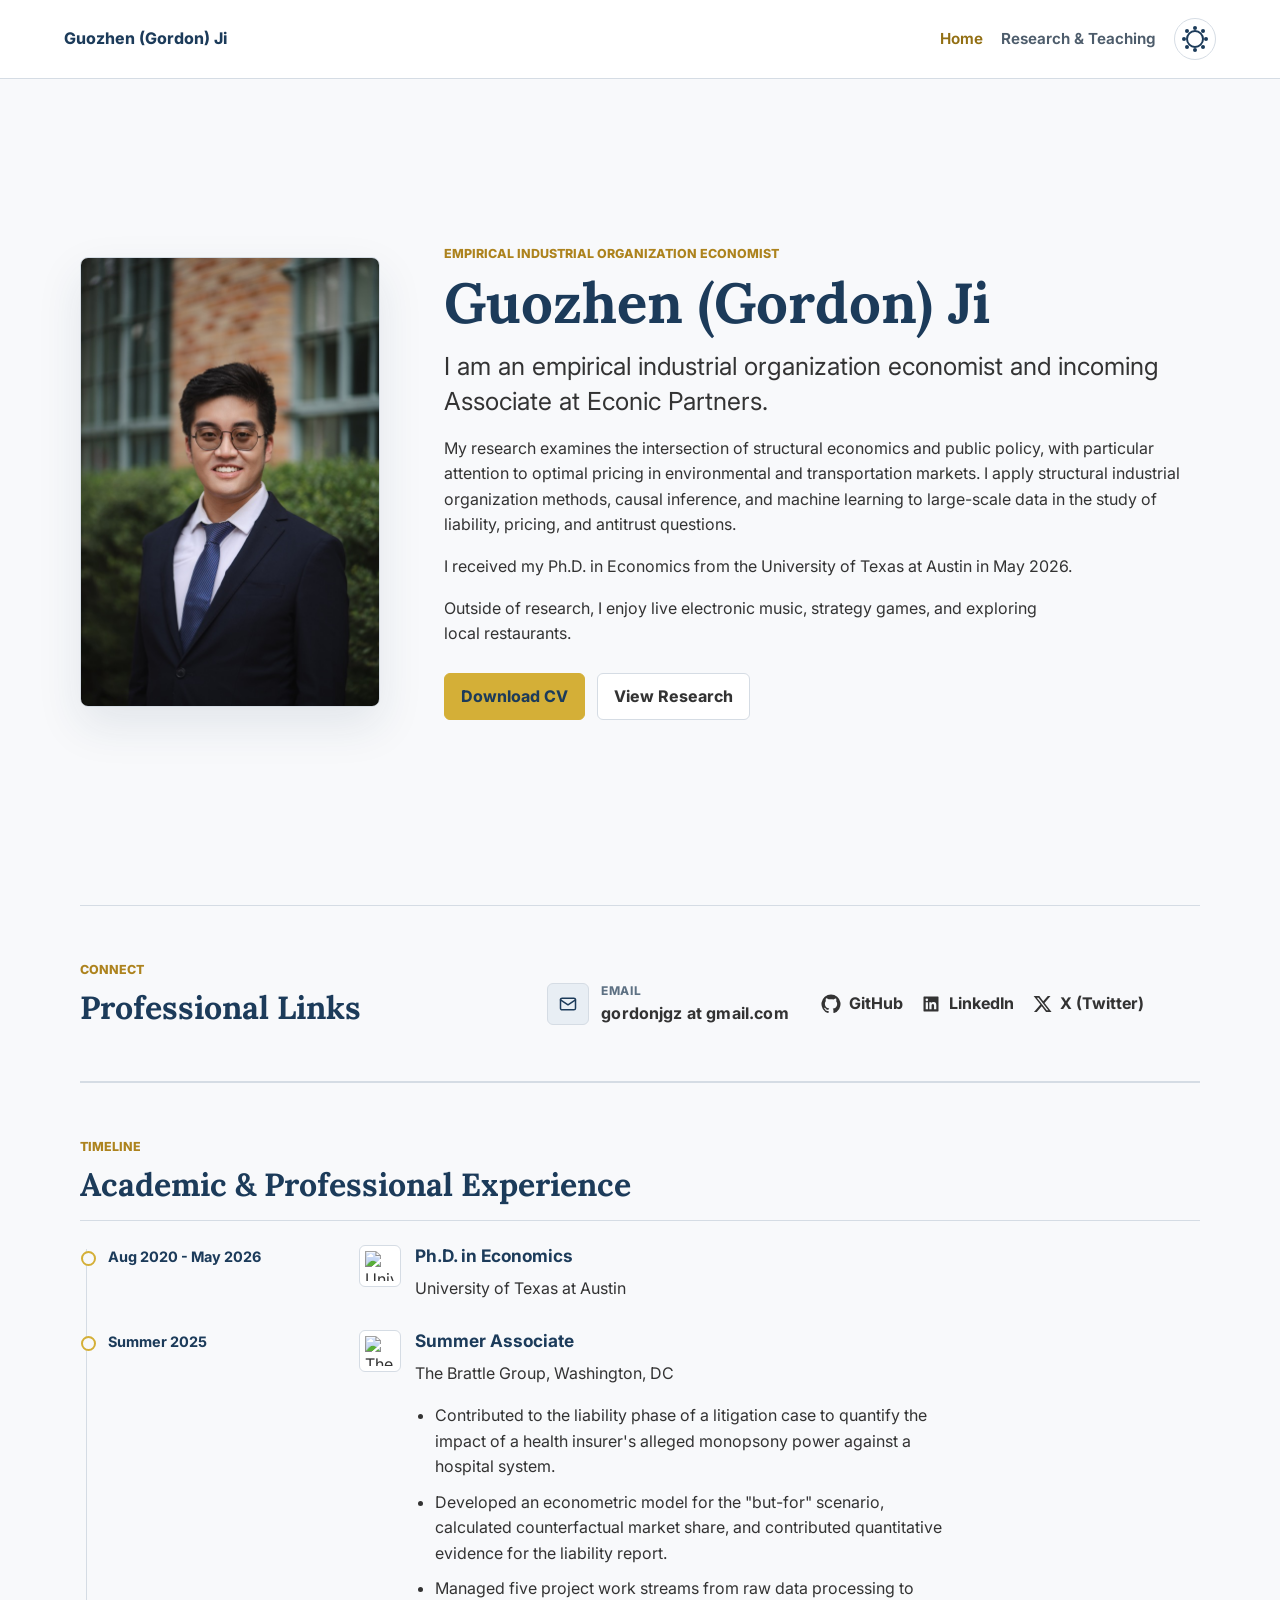
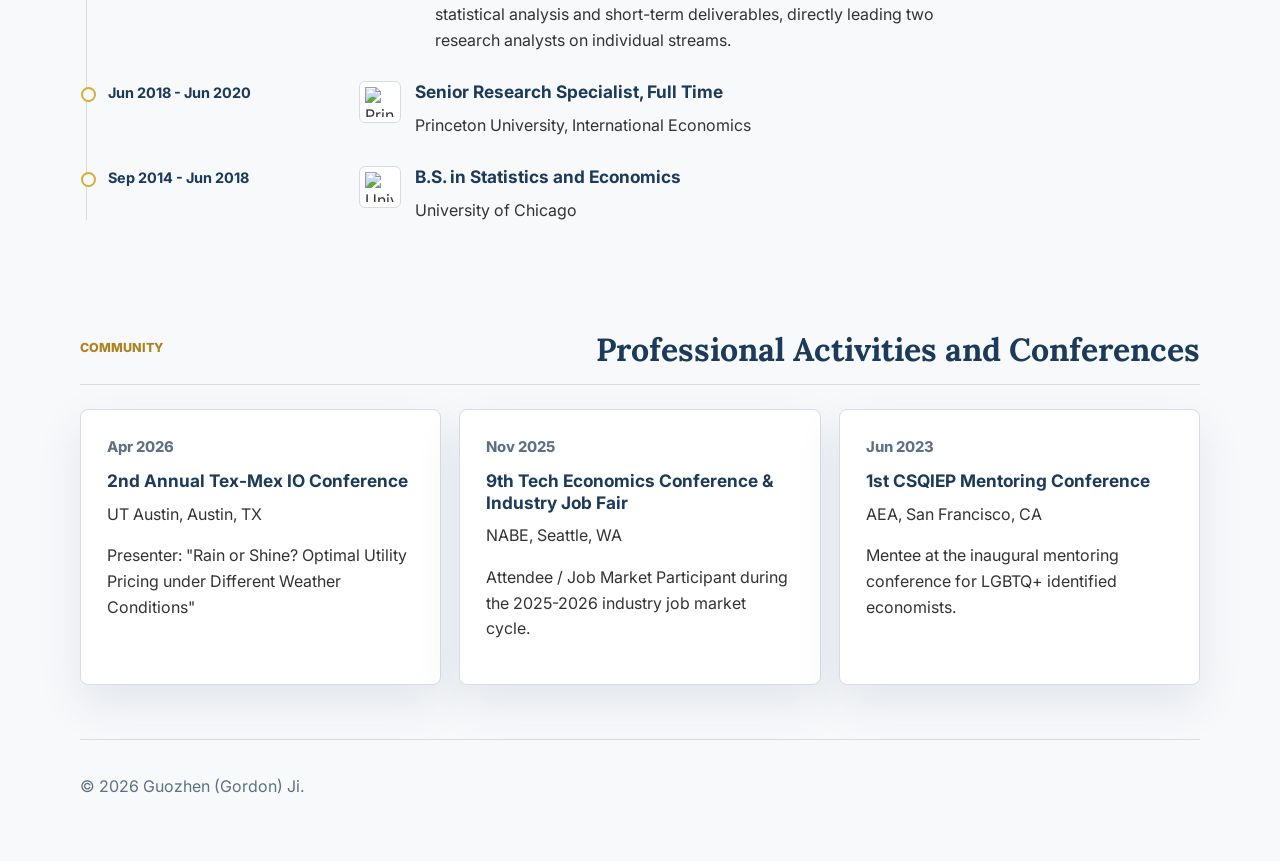
==== index.html @ a0088c83 "Move contact links above experience timeline" ====
<!doctype html>
<html lang="en">
  <head>
    <meta charset="utf-8">
    <meta name="viewport" content="width=device-width, initial-scale=1">
    <title>Guozhen (Gordon) Ji</title>
    <meta name="description" content="Guozhen (Gordon) Ji, empirical IO economist working on structural economics, public policy, environmental pricing, and transportation.">
    <link rel="icon" href="assets/favicon.svg" type="image/svg+xml">
    <link rel="preconnect" href="https://fonts.googleapis.com">
    <link rel="preconnect" href="https://fonts.gstatic.com" crossorigin>
    <link href="https://fonts.googleapis.com/css2?family=Inter:wght@400;500;600;700;800&amp;family=Lora:wght@400;500;600;700&amp;display=swap" rel="stylesheet">
    <script>
      (function () {
        var savedTheme = localStorage.getItem("theme");
        document.documentElement.dataset.theme = savedTheme === "light" || savedTheme === "dark" ? savedTheme : "light";
      }());
    </script>
    <link rel="stylesheet" href="assets/styles.css">
    <script src="assets/theme.js" defer></script>
  </head>
  <body>
    <header class="site-header">
      <a class="brand" href="index.html">Guozhen (Gordon) Ji</a>
      <div class="header-actions">
        <nav aria-label="Primary navigation">
          <a aria-current="page" href="index.html">Home</a>
          <a href="research-teaching.html">Research &amp; Teaching</a>
        </nav>
        <button class="theme-toggle" type="button" aria-label="Switch to dark mode" title="Switch theme">
          <span class="theme-icon sun" aria-hidden="true"></span>
          <span class="theme-icon moon" aria-hidden="true"></span>
        </button>
      </div>
    </header>

    <main>
      <section class="hero">
        <figure class="hero-portrait">
          <img src="assets/gordon-ji-profile.jpg" alt="Portrait of Guozhen (Gordon) Ji" width="600" height="900">
        </figure>
        <div class="hero-copy">
          <p class="eyebrow">Empirical industrial organization economist</p>
          <h1>Guozhen (Gordon) Ji</h1>
          <p class="lead">
            I am an empirical industrial organization economist and incoming Associate at Econic Partners.
          </p>
          <p>
            My research examines the intersection of structural economics and public policy,
            with particular attention to optimal pricing in environmental and transportation
            markets. I apply structural industrial organization methods, causal inference, and
            machine learning to large-scale data in the study of liability, pricing, and
            antitrust questions.
          </p>
          <p>
            I received my Ph.D. in Economics from the University of Texas at Austin in May 2026.
          </p>
          <p class="personal-note">
            Outside of research, I enjoy live electronic music, strategy games, and exploring
            local restaurants.
          </p>
          <div class="actions">
            <a class="button primary" href="https://gordonjgz.github.io/personal_info/Gordon_Ji_CV.pdf" rel="noopener">Download CV</a>
            <a class="button" href="research-teaching.html">View Research</a>
          </div>
        </div>
      </section>

      <section class="academic-timeline-section" aria-labelledby="timeline-heading">
        <div class="section-heading">
          <div>
            <p class="eyebrow">Timeline</p>
            <h2 id="timeline-heading">Academic &amp; Professional Experience</h2>
          </div>
        </div>
        <div class="academic-timeline">
          <article class="academic-timeline-entry">
            <p class="timeline-period">Aug 2020 - May 2026</p>
            <div class="timeline-organization">
              <img class="organization-logo" src="https://www.google.com/s2/favicons?domain=utexas.edu&amp;sz=128" alt="University of Texas at Austin logo" width="42" height="42" loading="lazy">
              <div>
              <h3>Ph.D. in Economics</h3>
              <p>University of Texas at Austin</p>
              </div>
            </div>
          </article>
          <article class="academic-timeline-entry">
            <p class="timeline-period">Summer 2025</p>
            <div class="timeline-organization">
              <img class="organization-logo" src="https://www.google.com/s2/favicons?domain=brattle.com&amp;sz=128" alt="The Brattle Group logo" width="42" height="42" loading="lazy">
              <div>
              <h3>Summer Associate</h3>
              <p>The Brattle Group, Washington, DC</p>
              <ul class="timeline-detail-list">
                <li>Contributed to the liability phase of a litigation case to quantify the impact of a health insurer's alleged monopsony power against a hospital system.</li>
                <li>Developed an econometric model for the "but-for" scenario, calculated counterfactual market share, and contributed quantitative evidence for the liability report.</li>
                <li>Managed five project work streams from raw data processing to statistical analysis and short-term deliverables, directly leading two research analysts on individual streams.</li>
              </ul>
              </div>
            </div>
          </article>
          <article class="academic-timeline-entry">
            <p class="timeline-period">Jun 2018 - Jun 2020</p>
            <div class="timeline-organization">
              <img class="organization-logo" src="https://www.google.com/s2/favicons?domain=princeton.edu&amp;sz=128" alt="Princeton University logo" width="42" height="42" loading="lazy">
              <div>
              <h3>Senior Research Specialist, Full Time</h3>
              <p>Princeton University, International Economics</p>
              </div>
            </div>
          </article>
          <article class="academic-timeline-entry">
            <p class="timeline-period">Sep 2014 - Jun 2018</p>
            <div class="timeline-organization">
              <img class="organization-logo" src="https://www.google.com/s2/favicons?domain=uchicago.edu&amp;sz=128" alt="University of Chicago logo" width="42" height="42" loading="lazy">
              <div>
              <h3>B.S. in Statistics and Economics</h3>
              <p>University of Chicago</p>
              </div>
            </div>
          </article>
        </div>
      </section>

      <section class="connect-section" aria-labelledby="connect-heading">
        <div>
          <p class="eyebrow">Connect</p>
          <h2 id="connect-heading">Professional Links</h2>
        </div>
        <div class="connect-details">
          <div class="contact-method">
            <span class="contact-icon" aria-hidden="true">
              <svg viewBox="0 0 24 24" fill="none" stroke="currentColor" stroke-linecap="round" stroke-linejoin="round" stroke-width="1.8">
                <rect width="18" height="14" x="3" y="5" rx="2"></rect>
                <path d="m3 7 9 6 9-6"></path>
              </svg>
            </span>
            <div>
              <p class="contact-label">Email</p>
              <p class="obfuscated-email">gordonjgz at gmail.com</p>
            </div>
          </div>
          <div class="social-list" aria-label="Social links">
            <a class="social-link" href="https://github.com/gordonjgz" rel="me noopener" aria-label="GitHub profile" title="GitHub">
              <svg class="social-icon" viewBox="0 0 24 24" aria-hidden="true"><path fill="currentColor" d="M12 .5A11.5 11.5 0 0 0 8.36 22.9c.58.1.79-.25.79-.56v-2.02c-3.22.7-3.9-1.37-3.9-1.37-.53-1.34-1.29-1.7-1.29-1.7-1.05-.72.08-.71.08-.71 1.17.08 1.78 1.2 1.78 1.2 1.04 1.78 2.72 1.27 3.38.97.11-.75.41-1.27.74-1.56-2.57-.29-5.27-1.29-5.27-5.73 0-1.26.45-2.29 1.19-3.1-.12-.29-.52-1.47.11-3.07 0 0 .97-.31 3.17 1.18A11 11 0 0 1 12 6.3c.98 0 1.97.13 2.9.39 2.2-1.49 3.17-1.18 3.17-1.18.63 1.6.23 2.78.11 3.07.74.81 1.19 1.84 1.19 3.1 0 4.45-2.7 5.43-5.28 5.72.42.36.79 1.06.79 2.14v2.78c0 .31.21.67.8.56A11.5 11.5 0 0 0 12 .5Z"></path></svg>
              <span>GitHub</span>
            </a>
            <a class="social-link" href="https://www.linkedin.com/in/gordon-ji/" rel="me noopener" aria-label="LinkedIn profile" title="LinkedIn">
              <svg class="social-icon" viewBox="0 0 24 24" aria-hidden="true"><path fill="currentColor" d="M20.45 3H3.55A.55.55 0 0 0 3 3.55v16.9c0 .3.25.55.55.55h16.9c.3 0 .55-.25.55-.55V3.55a.55.55 0 0 0-.55-.55ZM8.34 18.34H5.67V9.75h2.67v8.59ZM7 8.58a1.55 1.55 0 1 1 0-3.1 1.55 1.55 0 0 1 0 3.1Zm11.34 9.76h-2.67v-4.18c0-1-.02-2.28-1.39-2.28-1.39 0-1.6 1.08-1.6 2.2v4.26H10V9.75h2.56v1.17h.04c.36-.67 1.23-1.38 2.53-1.38 2.7 0 3.2 1.78 3.2 4.1v4.7Z"></path></svg>
              <span>LinkedIn</span>
            </a>
            <a class="social-link" href="https://x.com/guozhen_j" rel="me noopener" aria-label="X (Twitter) profile" title="X (Twitter)">
              <svg class="social-icon" viewBox="0 0 24 24" aria-hidden="true"><path fill="currentColor" d="M18.9 2.5h3.3l-7.2 8.23 8.47 10.77h-6.63l-5.2-6.8-5.95 6.8H2.37l7.7-8.8L1.95 2.5h6.8l4.7 6.2 5.45-6.2Zm-1.16 17.02h1.83L7.76 4.37H5.8l11.94 15.15Z"></path></svg>
              <span>X (Twitter)</span>
            </a>
          </div>
        </div>
      </section>

      <section>
        <div class="section-heading">
          <p class="eyebrow">Community</p>
          <h2>Professional Activities and Conferences</h2>
        </div>
        <div class="activity-grid">
          <article>
            <p class="date">Apr 2026</p>
            <h3>2nd Annual Tex-Mex IO Conference</h3>
            <p>UT Austin, Austin, TX</p>
            <p>Presenter: "Rain or Shine? Optimal Utility Pricing under Different Weather Conditions"</p>
          </article>
          <article>
            <p class="date">Nov 2025</p>
            <h3>9th Tech Economics Conference &amp; Industry Job Fair</h3>
            <p>NABE, Seattle, WA</p>
            <p>Attendee / Job Market Participant during the 2025-2026 industry job market cycle.</p>
          </article>
          <article>
            <p class="date">Jun 2023</p>
            <h3>1st CSQIEP Mentoring Conference</h3>
            <p>AEA, San Francisco, CA</p>
            <p>Mentee at the inaugural mentoring conference for LGBTQ+ identified economists.</p>
          </article>
        </div>
      </section>
    </main>

    <footer>
      <p>&copy; 2026 Guozhen (Gordon) Ji.</p>
    </footer>
  </body>
</html>
---- assets/styles.css ----
:root {
  color-scheme: light;
  --ink: #333333;
  --heading: #1c3b5a;
  --muted: #5e7183;
  --paper: #f8f9fb;
  --panel: #ffffff;
  --line: #d5dce4;
  --accent: #d4af37;
  --accent-dark: #926f13;
  --warm: #ad831e;
  --soft: #e8eef4;
  --shadow: 0 18px 45px rgba(28, 59, 90, 0.1);
  --header-bg: rgba(255, 255, 255, 0.94);
  --header-ink: #1c3b5a;
  --header-muted: #4d5c6b;
  --header-line: #d5dce4;
  --header-button-bg: #ffffff;
  --button-bg: #ffffff;
  --hero-filter: none;
}

:root[data-theme="dark"] {
  color-scheme: dark;
  --ink: #f4f2ed;
  --heading: #f4f2ed;
  --muted: #b9b9b9;
  --paper: #121212;
  --panel: #1e1e1e;
  --line: #363636;
  --accent: #d4af37;
  --accent-dark: #efd477;
  --warm: #d4af37;
  --soft: #262626;
  --shadow: 0 18px 45px rgba(0, 0, 0, 0.34);
  --header-bg: rgba(30, 30, 30, 0.97);
  --header-ink: #f4f2ed;
  --header-muted: #c4c4c4;
  --header-line: #3e3e3e;
  --header-button-bg: #292929;
  --button-bg: #1e1e1e;
  --hero-filter: saturate(0.9) brightness(0.86);
}

* {
  box-sizing: border-box;
}

body {
  margin: 0;
  background: var(--paper);
  color: var(--ink);
  font-family: Inter, ui-sans-serif, system-ui, -apple-system, BlinkMacSystemFont, "Segoe UI", sans-serif;
  line-height: 1.6;
  transition: background-color 180ms ease, color 180ms ease;
}

a {
  color: var(--accent-dark);
  text-underline-offset: 0.18em;
}

.site-header {
  position: sticky;
  top: 0;
  z-index: 10;
  display: flex;
  align-items: center;
  justify-content: space-between;
  gap: 24px;
  padding: 18px clamp(20px, 5vw, 64px);
  background: var(--header-bg);
  border-bottom: 1px solid var(--header-line);
  backdrop-filter: blur(14px);
}

.brand {
  color: var(--header-ink);
  font-weight: 760;
  text-decoration: none;
}

nav {
  display: flex;
  flex-wrap: wrap;
  gap: 10px 18px;
  justify-content: flex-end;
}

.header-actions {
  display: flex;
  align-items: center;
  justify-content: flex-end;
  gap: 18px;
}

nav a {
  color: var(--header-muted);
  font-size: 0.95rem;
  font-weight: 650;
  text-decoration: none;
}

nav a[aria-current="page"] {
  color: var(--accent-dark);
}

.theme-toggle {
  position: relative;
  display: inline-grid;
  width: 42px;
  height: 42px;
  flex: 0 0 auto;
  place-items: center;
  border: 1px solid var(--header-line);
  border-radius: 999px;
  background: var(--header-button-bg);
  color: var(--header-ink);
  cursor: pointer;
}

.theme-toggle:focus-visible {
  outline: 3px solid color-mix(in srgb, var(--accent) 55%, transparent);
  outline-offset: 3px;
}

.theme-icon {
  position: absolute;
  display: block;
  width: 18px;
  height: 18px;
  transition: opacity 160ms ease, transform 160ms ease;
}

.theme-icon.sun {
  border: 2px solid currentColor;
  border-radius: 999px;
  box-shadow: 0 -11px 0 -7px currentColor, 0 11px 0 -7px currentColor, 11px 0 0 -7px currentColor, -11px 0 0 -7px currentColor, 8px 8px 0 -7px currentColor, -8px -8px 0 -7px currentColor, 8px -8px 0 -7px currentColor, -8px 8px 0 -7px currentColor;
}

.theme-icon.moon {
  border-radius: 999px;
  box-shadow: -5px 0 0 1px currentColor;
  opacity: 0;
  transform: translateX(5px) rotate(-25deg);
}

:root[data-theme="dark"] .theme-icon.sun {
  opacity: 0;
  transform: rotate(45deg) scale(0.8);
}

:root[data-theme="dark"] .theme-icon.moon {
  opacity: 1;
  transform: translateX(3px) rotate(-25deg);
}

main {
  width: min(1120px, calc(100% - 40px));
  margin: 0 auto;
  display: flex;
  flex-direction: column;
}

section {
  padding: 54px 0;
}

.hero {
  display: grid;
  grid-template-columns: minmax(210px, 300px) minmax(0, 1fr);
  gap: clamp(28px, 5vw, 64px);
  align-items: center;
  min-height: calc(100vh - 74px);
  padding-top: 34px;
  order: 0;
}

.hero-copy {
  min-width: 0;
  max-width: none;
}

.eyebrow {
  margin: 0 0 10px;
  color: var(--warm);
  font-size: 0.78rem;
  font-weight: 800;
  letter-spacing: 0;
  text-transform: uppercase;
}

h1,
h2,
h3,
p {
  overflow-wrap: anywhere;
}

h1 {
  margin: 0 0 18px;
  max-width: 850px;
  font-family: Lora, Georgia, "Times New Roman", serif;
  font-size: clamp(2.5rem, 6vw, 4.35rem);
  line-height: 1.02;
  letter-spacing: 0;
  color: var(--heading);
}

.hero h1 {
  font-size: clamp(2.5rem, 4.4vw, 3.75rem);
  white-space: nowrap;
}

.page-title h1 {
  max-width: 1050px;
  font-size: clamp(2.1rem, 4vw, 3.1rem);
  line-height: 1.04;
}

h2 {
  margin: 0;
  font-family: Lora, Georgia, "Times New Roman", serif;
  color: var(--heading);
  font-size: clamp(1.45rem, 2.6vw, 2rem);
  line-height: 1.15;
}

h3 {
  margin: 0 0 10px;
  color: var(--heading);
  font-size: 1.08rem;
  line-height: 1.25;
}

p {
  margin: 0 0 16px;
}

.lead {
  color: var(--ink);
  font-size: clamp(1.24rem, 2.2vw, 1.55rem);
  line-height: 1.42;
}

.personal-note {
  max-width: 60ch;
  color: var(--ink);
}

.actions,
.link-row {
  display: flex;
  flex-wrap: wrap;
  gap: 12px;
  margin-top: 26px;
}

.button,
.link-row a {
  display: inline-flex;
  align-items: center;
  min-height: 42px;
  padding: 10px 16px;
  border: 1px solid var(--line);
  border-radius: 6px;
  background: var(--panel);
  color: var(--ink);
  font-weight: 750;
  text-decoration: none;
}

.button.primary {
  border-color: var(--accent);
  background: var(--accent);
  color: #1c3b5a;
}

.hero-portrait {
  margin: 0;
  justify-self: start;
  width: min(100%, 300px);
}

.hero-portrait img {
  display: block;
  width: 100%;
  height: auto;
  aspect-ratio: 2 / 3;
  object-fit: cover;
  object-position: 50% 38%;
  border: 1px solid var(--line);
  border-radius: 8px;
  box-shadow: var(--shadow);
  filter: var(--hero-filter);
}

.academic-timeline-section {
  order: 2;
  border-top: 1px solid var(--line);
}

.academic-timeline-section .section-heading {
  justify-content: flex-start;
}

.academic-timeline {
  position: relative;
  display: grid;
  gap: 0;
  max-width: 880px;
  padding-left: 28px;
}

.academic-timeline::before {
  position: absolute;
  top: 4px;
  bottom: 4px;
  left: 6px;
  width: 1px;
  background: var(--line);
  content: "";
}

.academic-timeline-entry {
  position: relative;
  display: grid;
  grid-template-columns: minmax(170px, 0.38fr) minmax(0, 1fr);
  gap: 22px;
  padding: 0 0 28px;
}

.academic-timeline-entry:last-child {
  padding-bottom: 0;
}

.academic-timeline-entry::before {
  position: absolute;
  top: 6px;
  left: -27px;
  width: 11px;
  height: 11px;
  border: 2px solid var(--accent);
  border-radius: 999px;
  background: var(--paper);
  content: "";
}

.timeline-period {
  margin: 0;
  color: var(--heading);
  font-size: 0.9rem;
  font-weight: 720;
}

.academic-timeline-entry p:not(.timeline-period) {
  margin: 0;
}

.timeline-organization {
  display: grid;
  grid-template-columns: 42px minmax(0, 1fr);
  gap: 14px;
  align-items: start;
}

.organization-logo {
  display: block;
  width: 42px;
  height: 42px;
  padding: 5px;
  border: 1px solid var(--line);
  border-radius: 6px;
  background: var(--panel);
  object-fit: contain;
}

.timeline-detail-list {
  margin-top: 16px;
}

.connect-section {
  order: 1;
  display: grid;
  grid-template-columns: minmax(0, 0.8fr) minmax(0, 1.2fr);
  gap: 32px;
  align-items: end;
  border-top: 1px solid var(--line);
  border-bottom: 1px solid var(--line);
}

.connect-details {
  display: flex;
  flex-wrap: wrap;
  align-items: center;
  gap: 20px 32px;
  justify-content: flex-start;
}

.contact-method {
  display: flex;
  align-items: center;
  gap: 12px;
}

.contact-icon {
  display: grid;
  width: 42px;
  height: 42px;
  flex: 0 0 auto;
  place-items: center;
  border: 1px solid var(--line);
  border-radius: 6px;
  background: var(--soft);
  color: var(--heading);
}

.contact-icon svg,
.social-icon {
  width: 20px;
  height: 20px;
}

.contact-label {
  margin: 0 0 1px;
  color: var(--muted);
  font-size: 0.75rem;
  font-weight: 760;
  letter-spacing: 0.05em;
  text-transform: uppercase;
}

.obfuscated-email {
  margin: 0;
  color: var(--ink);
  font-weight: 720;
  letter-spacing: 0.01em;
}

.social-list {
  display: flex;
  flex-wrap: wrap;
  gap: 18px;
  align-items: center;
}

.social-link {
  display: inline-flex;
  gap: 8px;
  align-items: center;
  color: var(--ink);
  font-weight: 720;
  text-decoration: none;
}

.social-link:hover,
.social-link:focus-visible {
  color: var(--accent-dark);
}

.social-link:focus-visible {
  outline: 3px solid color-mix(in srgb, var(--accent) 55%, transparent);
  outline-offset: 4px;
}

.section-heading {
  display: flex;
  align-items: end;
  justify-content: space-between;
  gap: 20px;
  margin-bottom: 24px;
  padding-bottom: 16px;
  border-bottom: 1px solid var(--line);
}

main > section:not(.hero):not(.connect-section):not(.academic-timeline-section) {
  order: 3;
}

.paper,
.activity-grid article {
  padding: 26px;
  border: 1px solid var(--line);
  border-radius: 8px;
  background: var(--panel);
  box-shadow: var(--shadow);
}

.date {
  margin: 0 0 10px;
  color: var(--muted);
  font-size: 0.93rem;
  font-weight: 760;
}

ul {
  margin: 0;
  padding-left: 1.25rem;
}

li + li {
  margin-top: 10px;
}

.activity-grid {
  display: grid;
  grid-template-columns: repeat(3, minmax(0, 1fr));
  gap: 18px;
}

.paper + .paper {
  margin-top: 18px;
}

.paper-meta {
  display: flex;
  align-items: center;
  justify-content: space-between;
  gap: 14px;
  margin-bottom: 8px;
}

.quotes {
  margin-bottom: 18px;
}

footer {
  width: min(1120px, calc(100% - 40px));
  margin: 0 auto;
  padding: 34px 0 46px;
  color: var(--muted);
  border-top: 1px solid var(--line);
}

@media (max-width: 820px) {
  .site-header,
  .hero,
  .connect-section {
    display: block;
  }

  nav {
    justify-content: flex-start;
    margin-top: 12px;
  }

  .header-actions {
    justify-content: space-between;
    margin-top: 12px;
  }

  .header-actions nav {
    margin-top: 0;
  }

  .hero {
    min-height: 0;
  }

  .hero h1 {
    white-space: normal;
  }

  .hero-portrait {
    margin-bottom: 28px;
    width: min(100%, 260px);
  }

  .section-heading {
    display: block;
  }

  .academic-timeline-entry {
    grid-template-columns: 1fr;
    gap: 5px;
  }

  .timeline-organization {
    grid-template-columns: 36px minmax(0, 1fr);
    gap: 12px;
  }

  .organization-logo {
    width: 36px;
    height: 36px;
  }

  .connect-details {
    margin-top: 20px;
  }

  .activity-grid {
    grid-template-columns: 1fr;
  }
}

@media (max-width: 520px) {
  main,
  footer {
    width: min(100% - 28px, 1120px);
  }

  .site-header {
    padding: 16px 14px;
  }

  section {
    padding: 38px 0;
  }

  .paper,
  .activity-grid article {
    padding: 20px;
  }
}
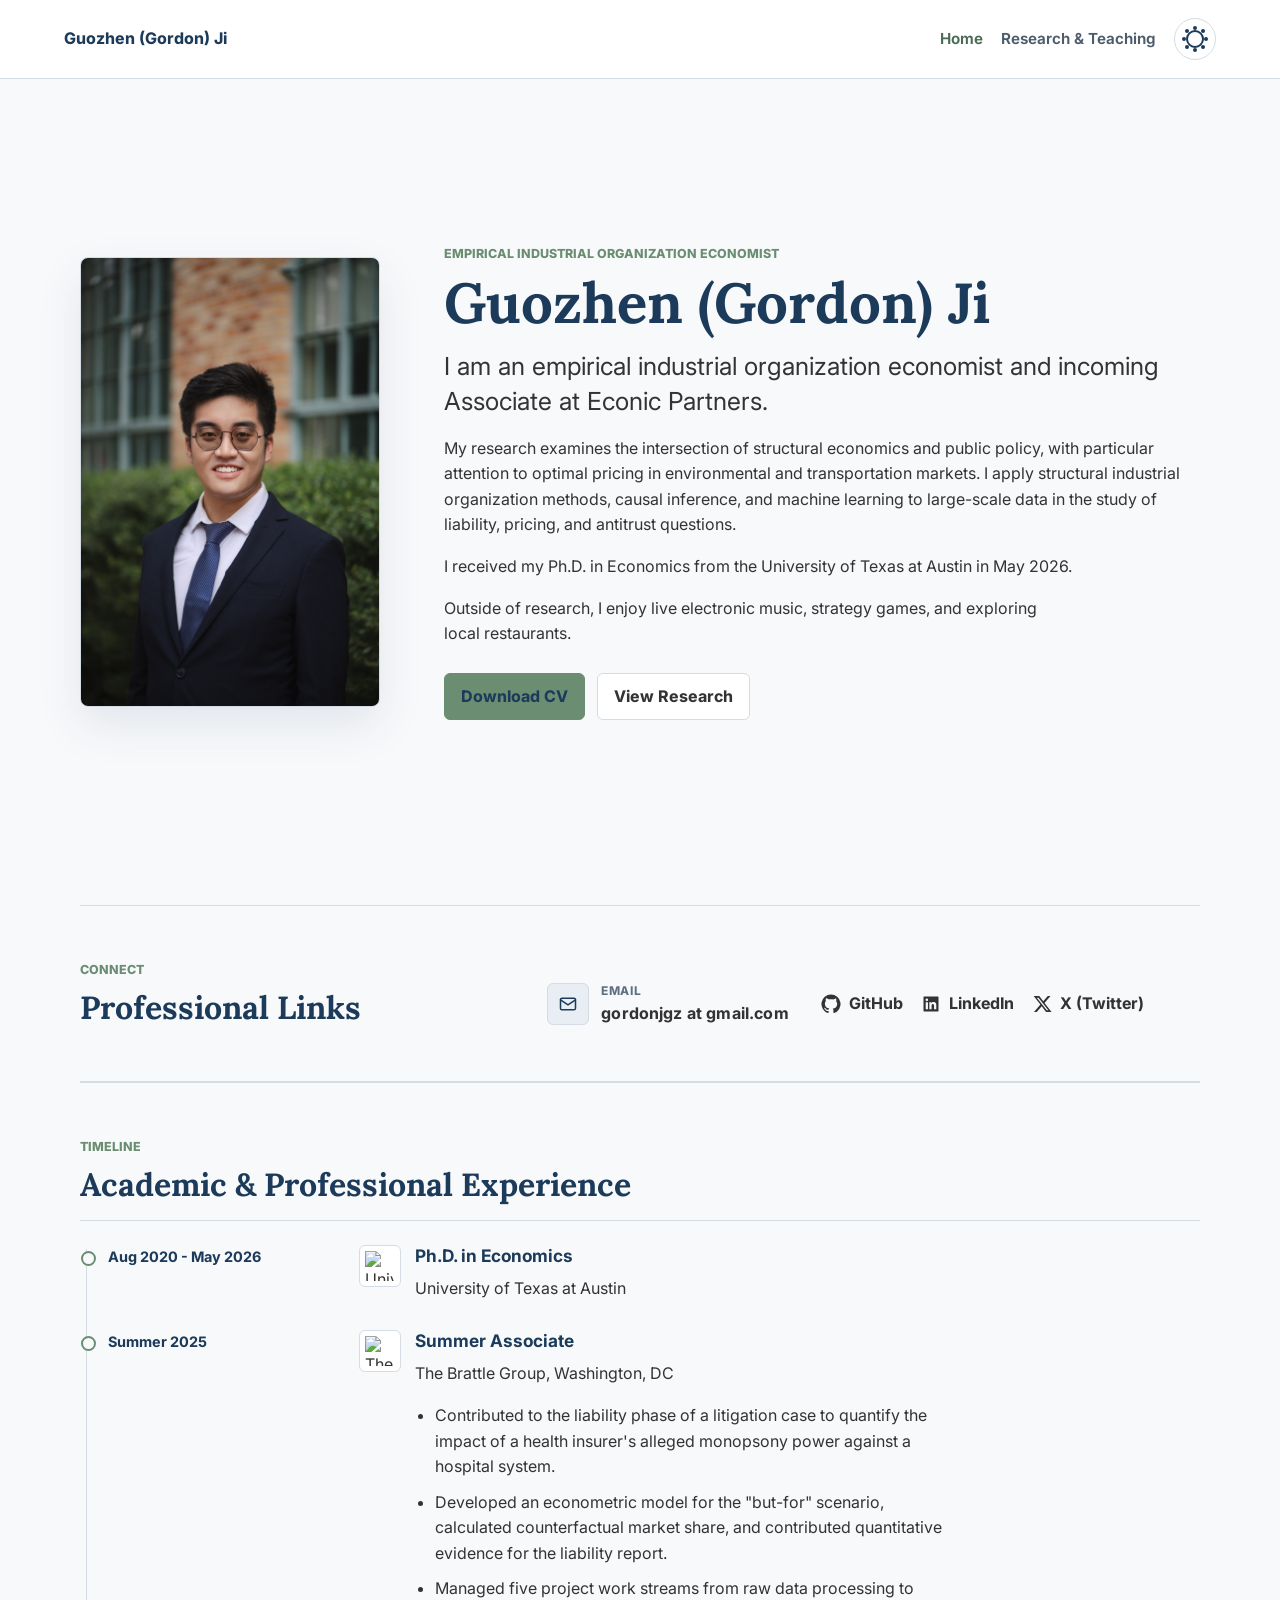
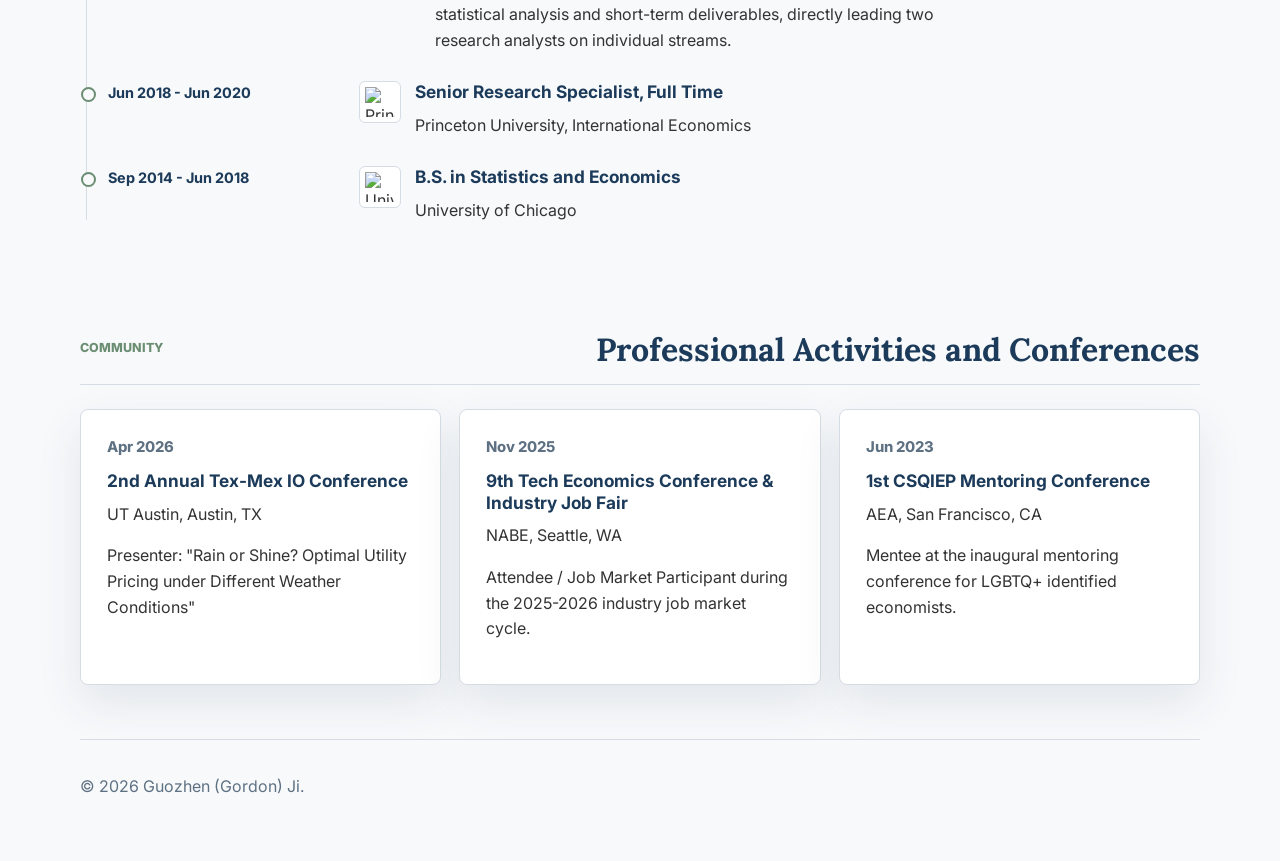
==== commit 5a9205df: "Refine page title and automatic themes" ====
--- a/index.html
+++ b/index.html
@@ -9,12 +9,6 @@
     <link rel="preconnect" href="https://fonts.googleapis.com">
     <link rel="preconnect" href="https://fonts.gstatic.com" crossorigin>
     <link href="https://fonts.googleapis.com/css2?family=Inter:wght@400;500;600;700;800&amp;family=Lora:wght@400;500;600;700&amp;display=swap" rel="stylesheet">
-    <script>
-      (function () {
-        var savedTheme = localStorage.getItem("theme");
-        document.documentElement.dataset.theme = savedTheme === "light" || savedTheme === "dark" ? savedTheme : "light";
-      }());
-    </script>
     <link rel="stylesheet" href="assets/styles.css">
     <script src="assets/theme.js" defer></script>
   </head>
--- a/assets/styles.css
+++ b/assets/styles.css
@@ -6,9 +6,9 @@
   --paper: #f8f9fb;
   --panel: #ffffff;
   --line: #d5dce4;
-  --accent: #d4af37;
-  --accent-dark: #926f13;
-  --warm: #ad831e;
+  --accent: #6b8e73;
+  --accent-dark: #496a54;
+  --warm: #6b8e73;
   --soft: #e8eef4;
   --shadow: 0 18px 45px rgba(28, 59, 90, 0.1);
   --header-bg: rgba(255, 255, 255, 0.94);
@@ -28,9 +28,9 @@
   --paper: #121212;
   --panel: #1e1e1e;
   --line: #363636;
-  --accent: #d4af37;
-  --accent-dark: #efd477;
-  --warm: #d4af37;
+  --accent: #92ab97;
+  --accent-dark: #c2d2c4;
+  --warm: #92ab97;
   --soft: #262626;
   --shadow: 0 18px 45px rgba(0, 0, 0, 0.34);
   --header-bg: rgba(30, 30, 30, 0.97);
@@ -40,6 +40,30 @@
   --header-button-bg: #292929;
   --button-bg: #1e1e1e;
   --hero-filter: saturate(0.9) brightness(0.86);
+}
+
+@media (prefers-color-scheme: dark) {
+  :root:not([data-theme="light"]) {
+    color-scheme: dark;
+    --ink: #f4f2ed;
+    --heading: #f4f2ed;
+    --muted: #b9b9b9;
+    --paper: #121212;
+    --panel: #1e1e1e;
+    --line: #363636;
+    --accent: #92ab97;
+    --accent-dark: #c2d2c4;
+    --warm: #92ab97;
+    --soft: #262626;
+    --shadow: 0 18px 45px rgba(0, 0, 0, 0.34);
+    --header-bg: rgba(30, 30, 30, 0.97);
+    --header-ink: #f4f2ed;
+    --header-muted: #c4c4c4;
+    --header-line: #3e3e3e;
+    --header-button-bg: #292929;
+    --button-bg: #1e1e1e;
+    --hero-filter: saturate(0.9) brightness(0.86);
+  }
 }
 
 * {
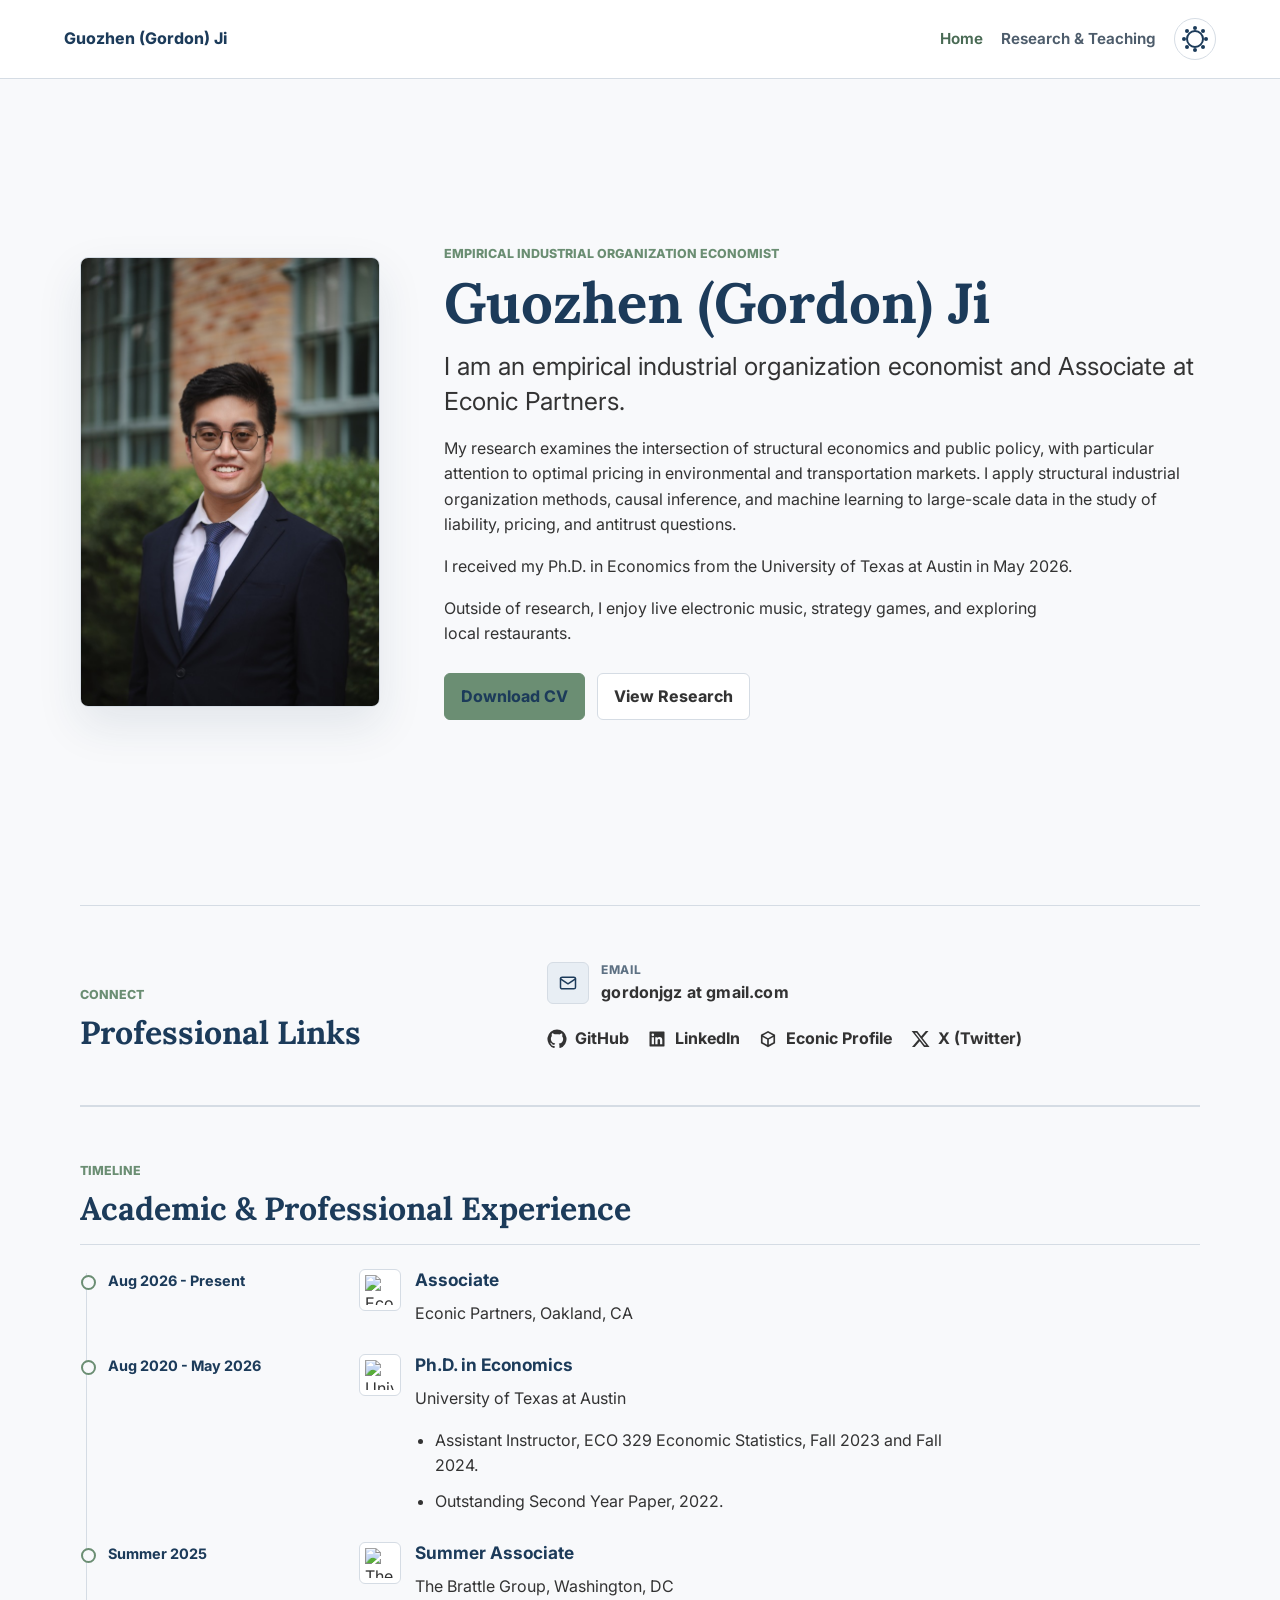
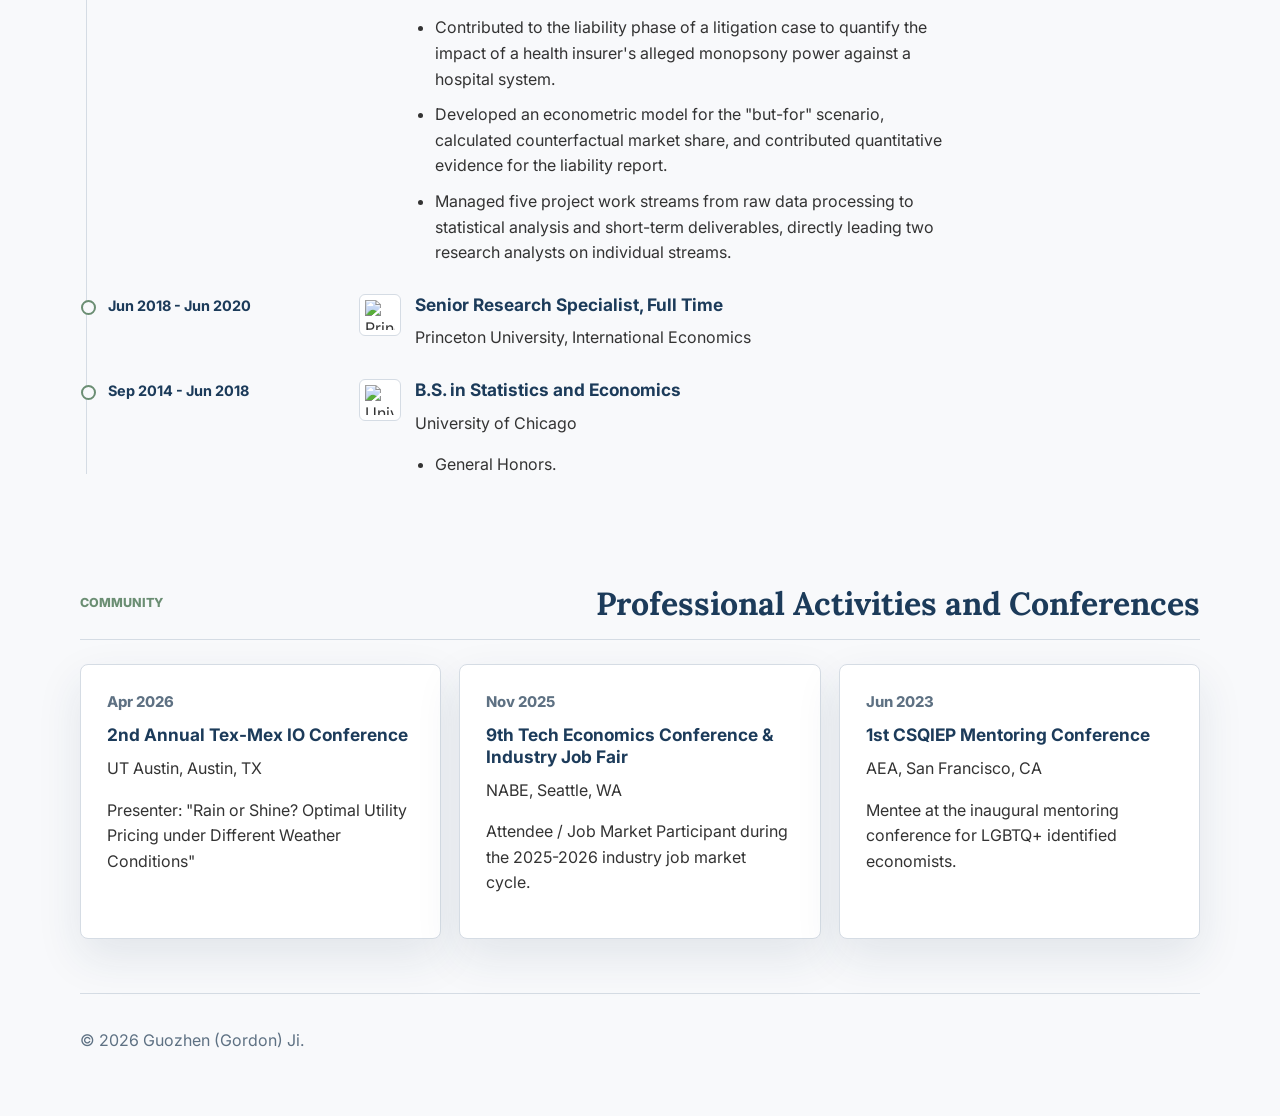
==== commit 7a92c14d: "Update Econic role and experience timeline" ====
--- a/index.html
+++ b/index.html
@@ -36,7 +36,7 @@
           <p class="eyebrow">Empirical industrial organization economist</p>
           <h1>Guozhen (Gordon) Ji</h1>
           <p class="lead">
-            I am an empirical industrial organization economist and incoming Associate at Econic Partners.
+            I am an empirical industrial organization economist and Associate at Econic Partners.
           </p>
           <p>
             My research examines the intersection of structural economics and public policy,
@@ -68,12 +68,26 @@
         </div>
         <div class="academic-timeline">
           <article class="academic-timeline-entry">
+            <p class="timeline-period">Aug 2026 - Present</p>
+            <div class="timeline-organization">
+              <img class="organization-logo" src="https://www.google.com/s2/favicons?domain=econicpartners.com&amp;sz=128" alt="Econic Partners logo" width="42" height="42" loading="lazy">
+              <div>
+                <h3>Associate</h3>
+                <p>Econic Partners, Oakland, CA</p>
+              </div>
+            </div>
+          </article>
+          <article class="academic-timeline-entry">
             <p class="timeline-period">Aug 2020 - May 2026</p>
             <div class="timeline-organization">
               <img class="organization-logo" src="https://www.google.com/s2/favicons?domain=utexas.edu&amp;sz=128" alt="University of Texas at Austin logo" width="42" height="42" loading="lazy">
               <div>
-              <h3>Ph.D. in Economics</h3>
-              <p>University of Texas at Austin</p>
+                <h3>Ph.D. in Economics</h3>
+                <p>University of Texas at Austin</p>
+                <ul class="timeline-detail-list">
+                  <li>Assistant Instructor, ECO 329 Economic Statistics, Fall 2023 and Fall 2024.</li>
+                  <li>Outstanding Second Year Paper, 2022.</li>
+                </ul>
               </div>
             </div>
           </article>
@@ -82,13 +96,13 @@
             <div class="timeline-organization">
               <img class="organization-logo" src="https://www.google.com/s2/favicons?domain=brattle.com&amp;sz=128" alt="The Brattle Group logo" width="42" height="42" loading="lazy">
               <div>
-              <h3>Summer Associate</h3>
-              <p>The Brattle Group, Washington, DC</p>
-              <ul class="timeline-detail-list">
-                <li>Contributed to the liability phase of a litigation case to quantify the impact of a health insurer's alleged monopsony power against a hospital system.</li>
-                <li>Developed an econometric model for the "but-for" scenario, calculated counterfactual market share, and contributed quantitative evidence for the liability report.</li>
-                <li>Managed five project work streams from raw data processing to statistical analysis and short-term deliverables, directly leading two research analysts on individual streams.</li>
-              </ul>
+                <h3>Summer Associate</h3>
+                <p>The Brattle Group, Washington, DC</p>
+                <ul class="timeline-detail-list">
+                  <li>Contributed to the liability phase of a litigation case to quantify the impact of a health insurer's alleged monopsony power against a hospital system.</li>
+                  <li>Developed an econometric model for the "but-for" scenario, calculated counterfactual market share, and contributed quantitative evidence for the liability report.</li>
+                  <li>Managed five project work streams from raw data processing to statistical analysis and short-term deliverables, directly leading two research analysts on individual streams.</li>
+                </ul>
               </div>
             </div>
           </article>
@@ -97,8 +111,8 @@
             <div class="timeline-organization">
               <img class="organization-logo" src="https://www.google.com/s2/favicons?domain=princeton.edu&amp;sz=128" alt="Princeton University logo" width="42" height="42" loading="lazy">
               <div>
-              <h3>Senior Research Specialist, Full Time</h3>
-              <p>Princeton University, International Economics</p>
+                <h3>Senior Research Specialist, Full Time</h3>
+                <p>Princeton University, International Economics</p>
               </div>
             </div>
           </article>
@@ -107,8 +121,11 @@
             <div class="timeline-organization">
               <img class="organization-logo" src="https://www.google.com/s2/favicons?domain=uchicago.edu&amp;sz=128" alt="University of Chicago logo" width="42" height="42" loading="lazy">
               <div>
-              <h3>B.S. in Statistics and Economics</h3>
-              <p>University of Chicago</p>
+                <h3>B.S. in Statistics and Economics</h3>
+                <p>University of Chicago</p>
+                <ul class="timeline-detail-list">
+                  <li>General Honors.</li>
+                </ul>
               </div>
             </div>
           </article>
@@ -142,6 +159,10 @@
               <svg class="social-icon" viewBox="0 0 24 24" aria-hidden="true"><path fill="currentColor" d="M20.45 3H3.55A.55.55 0 0 0 3 3.55v16.9c0 .3.25.55.55.55h16.9c.3 0 .55-.25.55-.55V3.55a.55.55 0 0 0-.55-.55ZM8.34 18.34H5.67V9.75h2.67v8.59ZM7 8.58a1.55 1.55 0 1 1 0-3.1 1.55 1.55 0 0 1 0 3.1Zm11.34 9.76h-2.67v-4.18c0-1-.02-2.28-1.39-2.28-1.39 0-1.6 1.08-1.6 2.2v4.26H10V9.75h2.56v1.17h.04c.36-.67 1.23-1.38 2.53-1.38 2.7 0 3.2 1.78 3.2 4.1v4.7Z"></path></svg>
               <span>LinkedIn</span>
             </a>
+            <a class="social-link" href="https://econicpartners.com/people/gordon-ji/" rel="me noopener" aria-label="Econic Partners profile" title="Econic Partners">
+              <svg class="social-icon" viewBox="0 0 24 24" aria-hidden="true"><path fill="currentColor" d="M12 2.25 3.5 6.92v10.16L12 21.75l8.5-4.67V6.92L12 2.25Zm0 2.2 5.95 3.27L12 10.98 6.05 7.72 12 4.45Zm-6.5 5 5.5 3.02v6.48l-5.5-3.02V9.45Zm7.5 9.5v-6.48l5.5-3.02v6.48L13 18.95Z"></path></svg>
+              <span>Econic Profile</span>
+            </a>
             <a class="social-link" href="https://x.com/guozhen_j" rel="me noopener" aria-label="X (Twitter) profile" title="X (Twitter)">
               <svg class="social-icon" viewBox="0 0 24 24" aria-hidden="true"><path fill="currentColor" d="M18.9 2.5h3.3l-7.2 8.23 8.47 10.77h-6.63l-5.2-6.8-5.95 6.8H2.37l7.7-8.8L1.95 2.5h6.8l4.7 6.2 5.45-6.2Zm-1.16 17.02h1.83L7.76 4.37H5.8l11.94 15.15Z"></path></svg>
               <span>X (Twitter)</span>
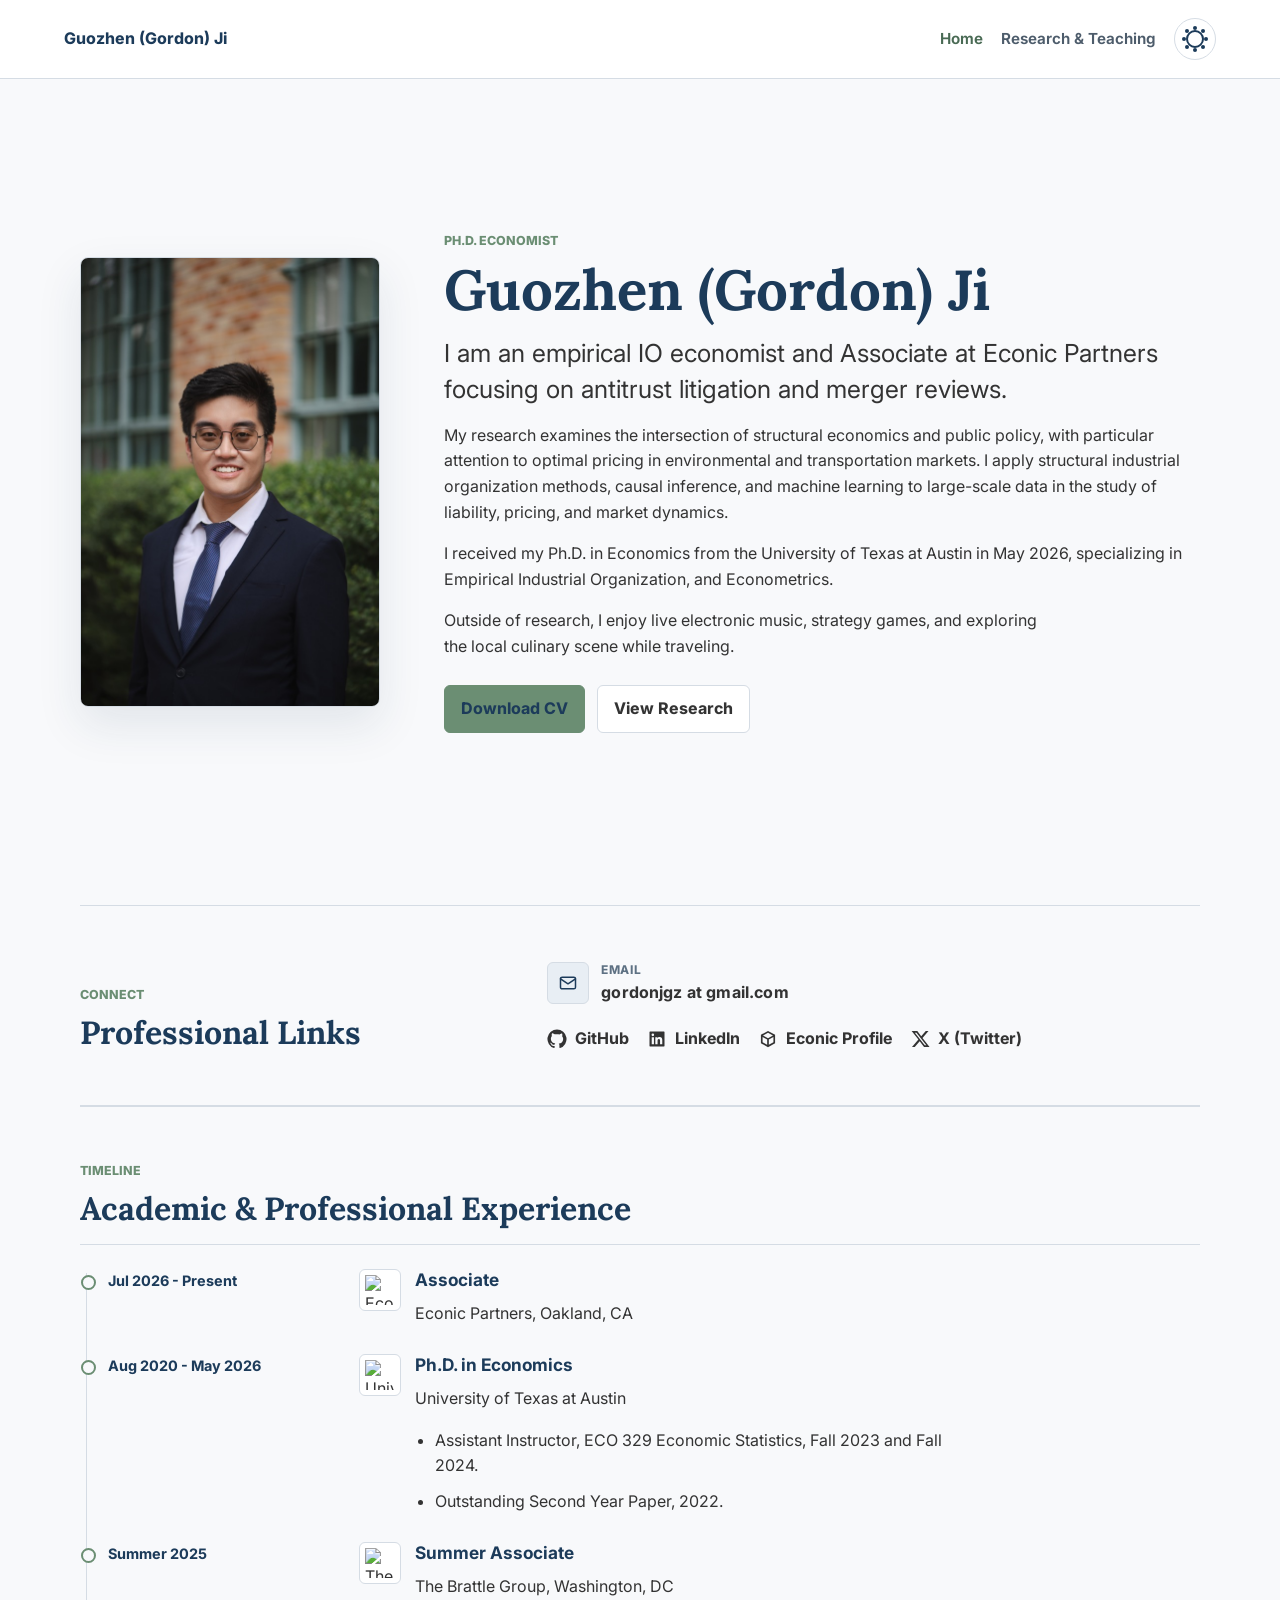
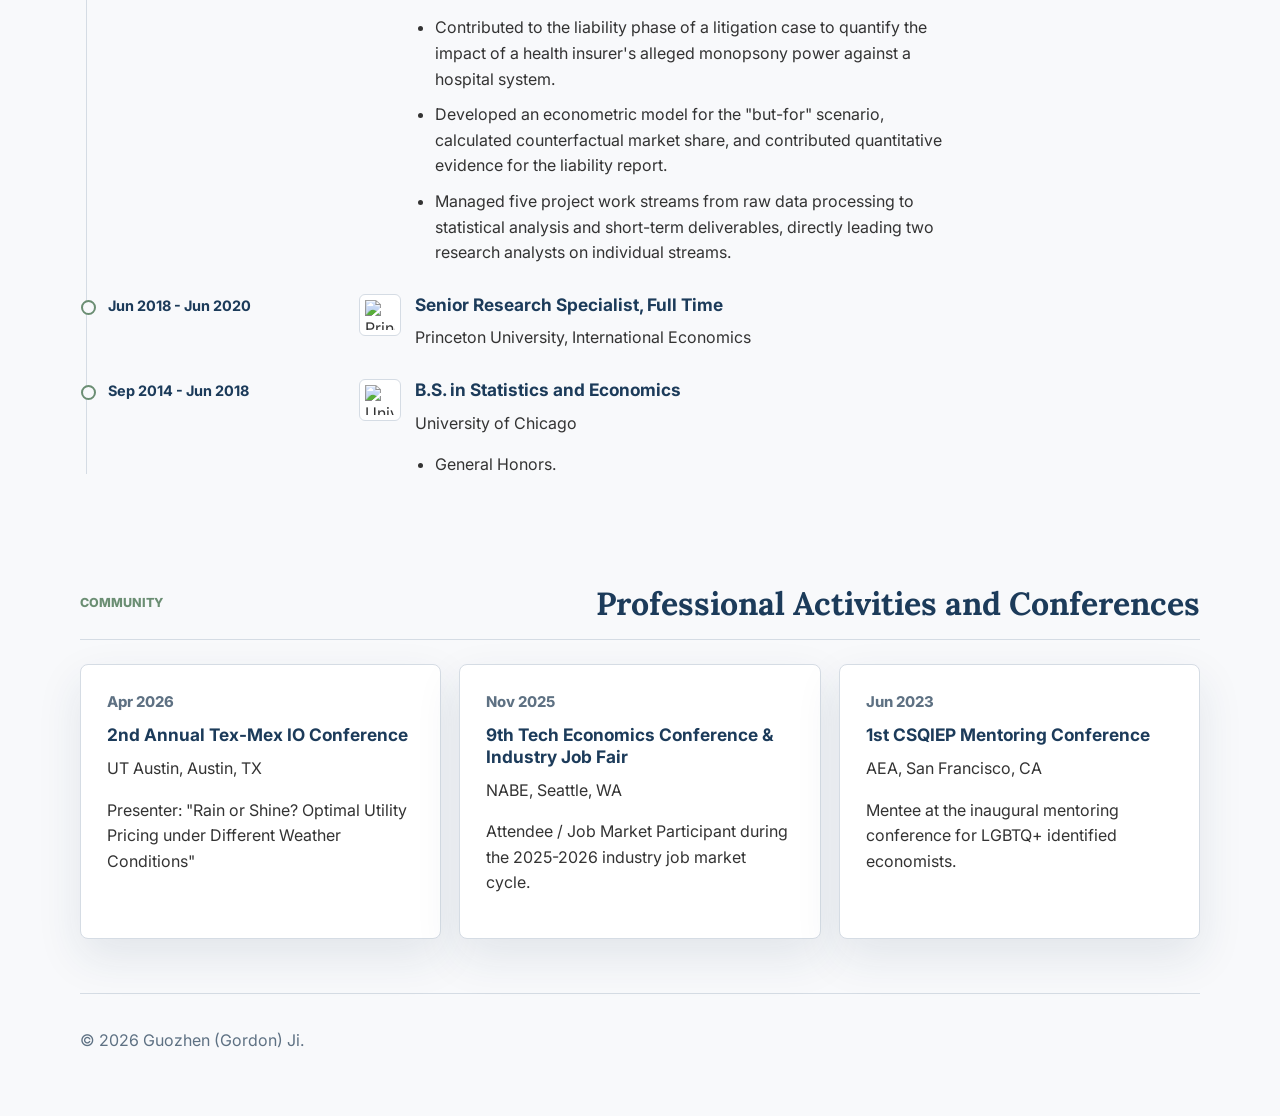
==== commit 93015b9d: "Refresh homepage role and bio copy" ====
--- a/index.html
+++ b/index.html
@@ -33,24 +33,25 @@
           <img src="assets/gordon-ji-profile.jpg" alt="Portrait of Guozhen (Gordon) Ji" width="600" height="900">
         </figure>
         <div class="hero-copy">
-          <p class="eyebrow">Empirical industrial organization economist</p>
+          <p class="eyebrow">Ph.D. Economist</p>
           <h1>Guozhen (Gordon) Ji</h1>
           <p class="lead">
-            I am an empirical industrial organization economist and Associate at Econic Partners.
+            I am an empirical IO economist and Associate at Econic Partners focusing on antitrust litigation and merger reviews.
           </p>
           <p>
             My research examines the intersection of structural economics and public policy,
             with particular attention to optimal pricing in environmental and transportation
             markets. I apply structural industrial organization methods, causal inference, and
             machine learning to large-scale data in the study of liability, pricing, and
-            antitrust questions.
+            market dynamics.
           </p>
           <p>
-            I received my Ph.D. in Economics from the University of Texas at Austin in May 2026.
+            I received my Ph.D. in Economics from the University of Texas at Austin in May 2026,
+            specializing in Empirical Industrial Organization, and Econometrics.
           </p>
           <p class="personal-note">
-            Outside of research, I enjoy live electronic music, strategy games, and exploring
-            local restaurants.
+            Outside of research, I enjoy live electronic music, strategy games, and exploring the
+            local culinary scene while traveling.
           </p>
           <div class="actions">
             <a class="button primary" href="https://gordonjgz.github.io/personal_info/Gordon_Ji_CV.pdf" rel="noopener">Download CV</a>
@@ -68,7 +69,7 @@
         </div>
         <div class="academic-timeline">
           <article class="academic-timeline-entry">
-            <p class="timeline-period">Aug 2026 - Present</p>
+            <p class="timeline-period">Jul 2026 - Present</p>
             <div class="timeline-organization">
               <img class="organization-logo" src="https://www.google.com/s2/favicons?domain=econicpartners.com&amp;sz=128" alt="Econic Partners logo" width="42" height="42" loading="lazy">
               <div>
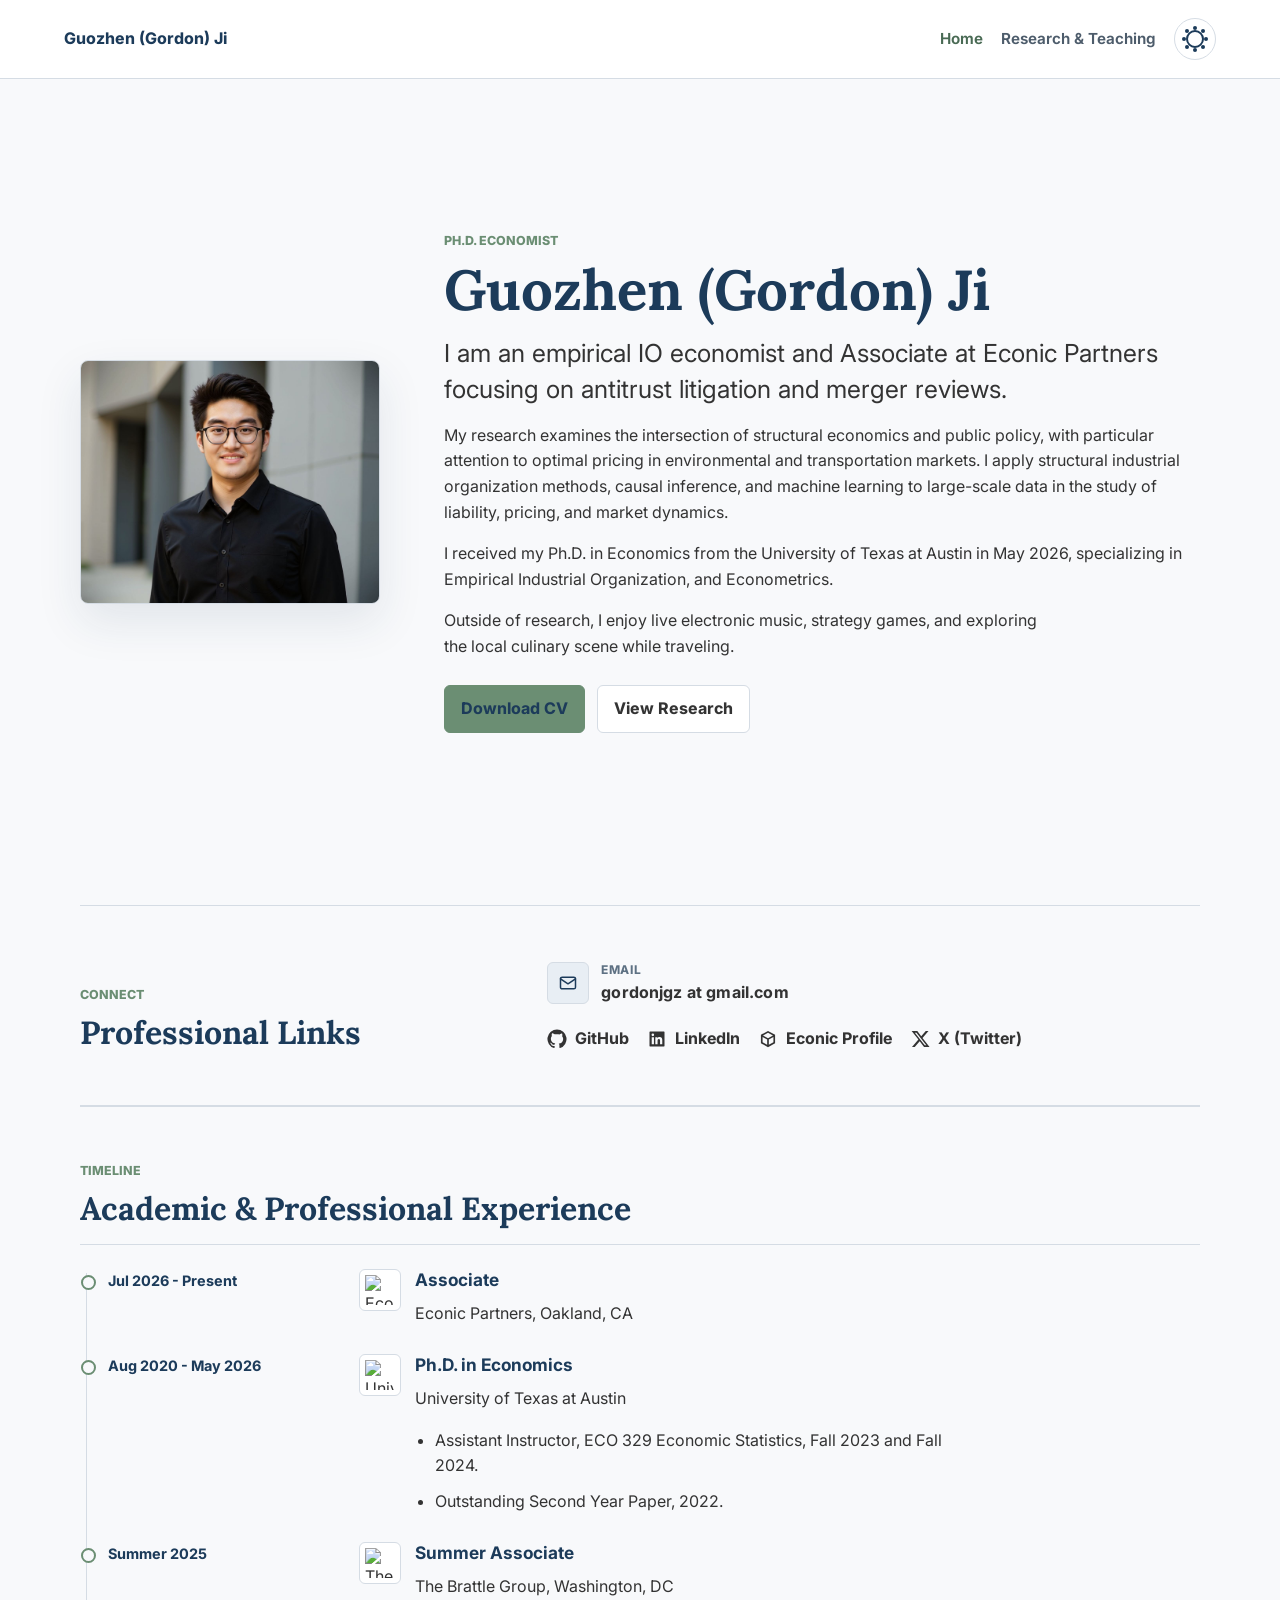
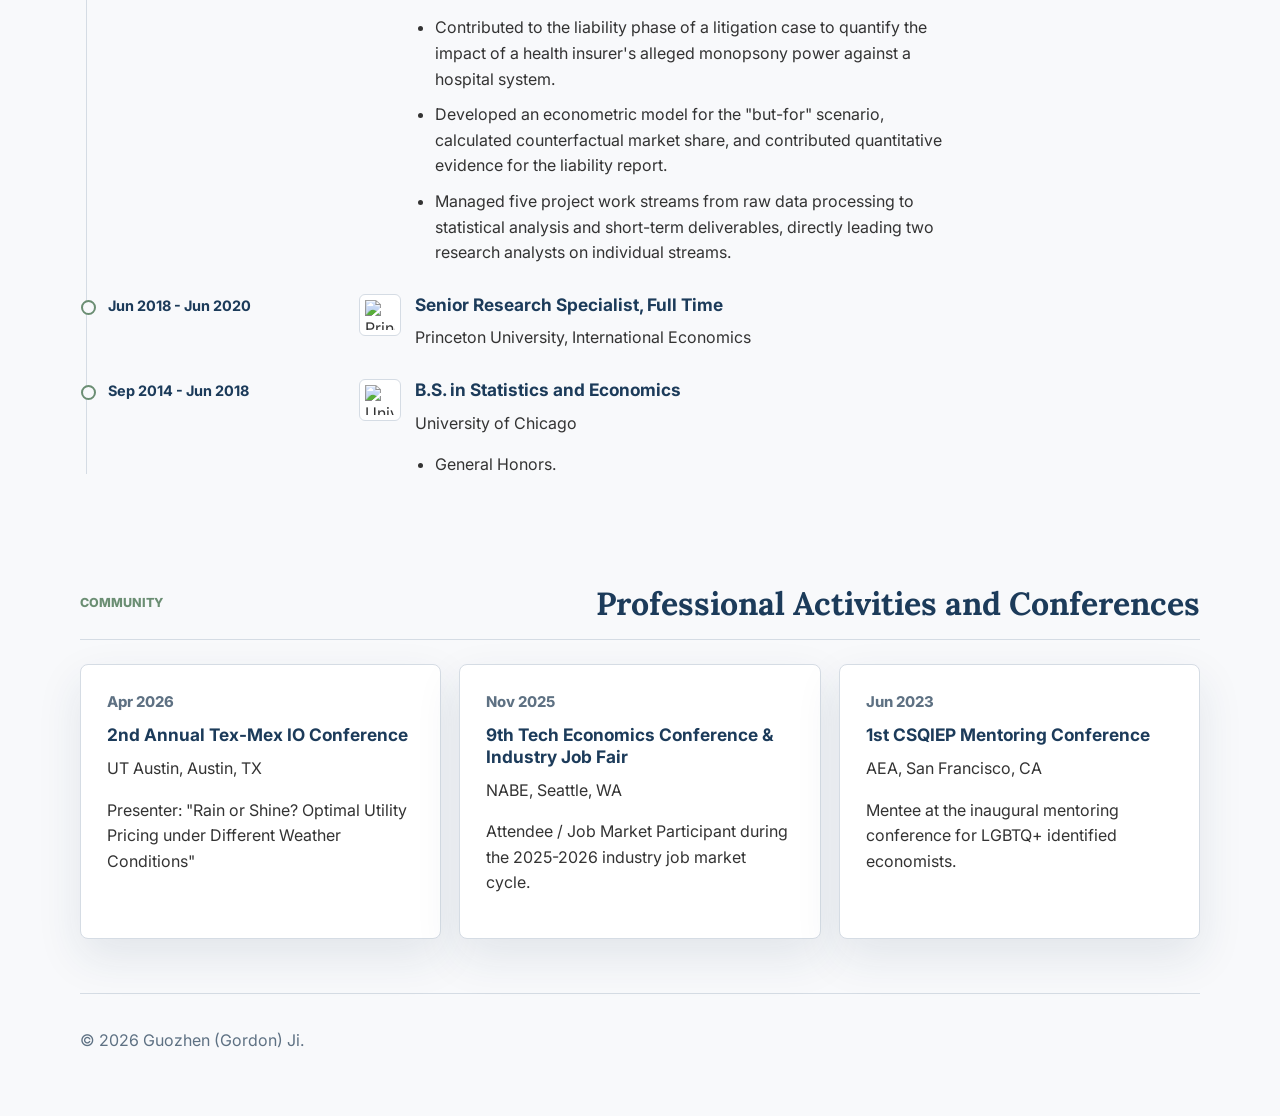
==== commit c1bf483d: "Update homepage profile headshot" ====
--- a/index.html
+++ b/index.html
@@ -9,7 +9,7 @@
     <link rel="preconnect" href="https://fonts.googleapis.com">
     <link rel="preconnect" href="https://fonts.gstatic.com" crossorigin>
     <link href="https://fonts.googleapis.com/css2?family=Inter:wght@400;500;600;700;800&amp;family=Lora:wght@400;500;600;700&amp;display=swap" rel="stylesheet">
-    <link rel="stylesheet" href="assets/styles.css">
+    <link rel="stylesheet" href="assets/styles.css?v=20260814">
     <script src="assets/theme.js" defer></script>
   </head>
   <body>
@@ -30,7 +30,7 @@
     <main>
       <section class="hero">
         <figure class="hero-portrait">
-          <img src="assets/gordon-ji-profile.jpg" alt="Portrait of Guozhen (Gordon) Ji" width="600" height="900">
+          <img src="assets/gordon-ji-profile.jpg?v=202607" alt="Portrait of Guozhen (Gordon) Ji" width="1516" height="1232">
         </figure>
         <div class="hero-copy">
           <p class="eyebrow">Ph.D. Economist</p>
--- a/assets/styles.css
+++ b/assets/styles.css
@@ -310,9 +310,9 @@
   display: block;
   width: 100%;
   height: auto;
-  aspect-ratio: 2 / 3;
+  aspect-ratio: 1516 / 1232;
   object-fit: cover;
-  object-position: 50% 38%;
+  object-position: 50% 42%;
   border: 1px solid var(--line);
   border-radius: 8px;
   box-shadow: var(--shadow);
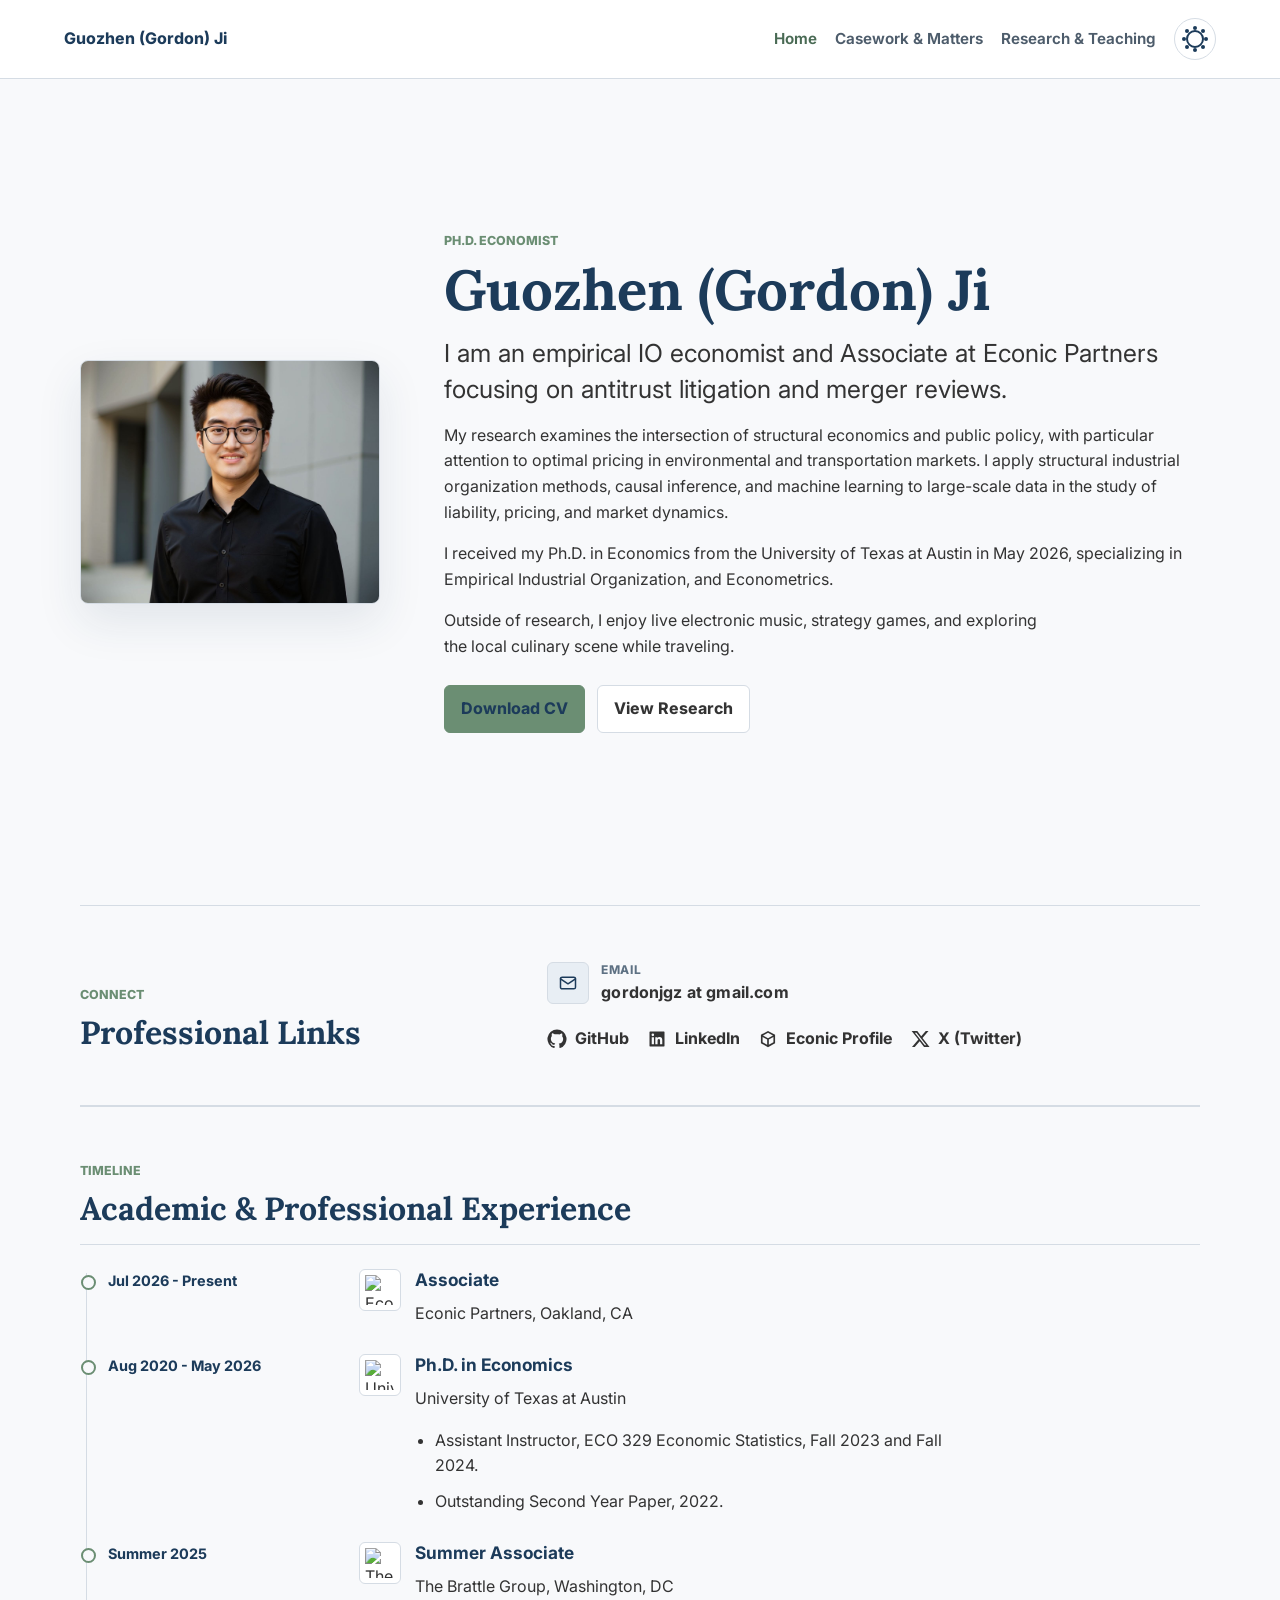
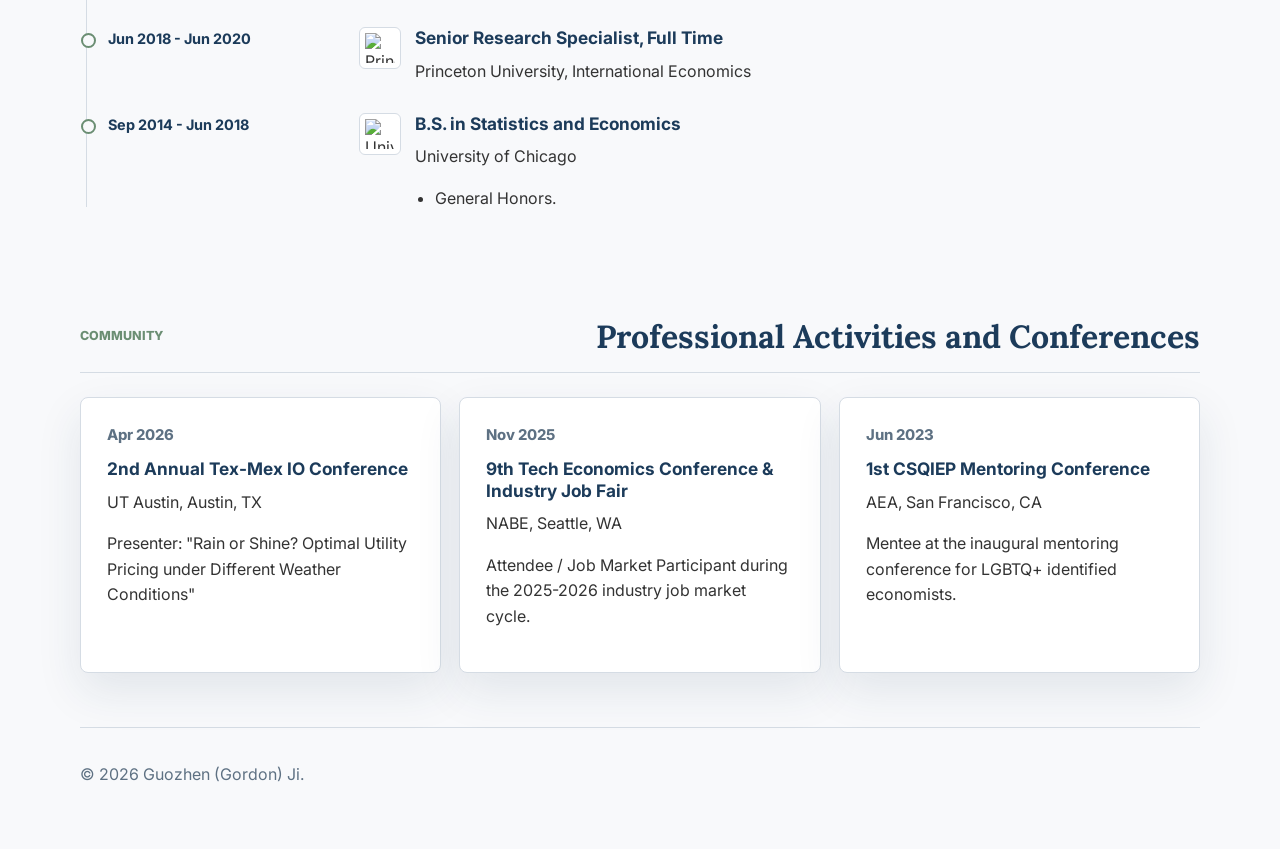
==== commit 96f5f9bd: "Add consulting casework page and simplify timeline" ====
--- a/index.html
+++ b/index.html
@@ -18,6 +18,7 @@
       <div class="header-actions">
         <nav aria-label="Primary navigation">
           <a aria-current="page" href="index.html">Home</a>
+          <a href="casework-matters.html">Casework &amp; Matters</a>
           <a href="research-teaching.html">Research &amp; Teaching</a>
         </nav>
         <button class="theme-toggle" type="button" aria-label="Switch to dark mode" title="Switch theme">
@@ -99,11 +100,6 @@
               <div>
                 <h3>Summer Associate</h3>
                 <p>The Brattle Group, Washington, DC</p>
-                <ul class="timeline-detail-list">
-                  <li>Contributed to the liability phase of a litigation case to quantify the impact of a health insurer's alleged monopsony power against a hospital system.</li>
-                  <li>Developed an econometric model for the "but-for" scenario, calculated counterfactual market share, and contributed quantitative evidence for the liability report.</li>
-                  <li>Managed five project work streams from raw data processing to statistical analysis and short-term deliverables, directly leading two research analysts on individual streams.</li>
-                </ul>
               </div>
             </div>
           </article>
--- a/assets/styles.css
+++ b/assets/styles.css
@@ -544,6 +544,13 @@
   margin-bottom: 8px;
 }
 
+.paper-links {
+  display: flex;
+  flex-wrap: wrap;
+  gap: 10px 16px;
+  justify-content: flex-end;
+}
+
 .quotes {
   margin-bottom: 18px;
 }
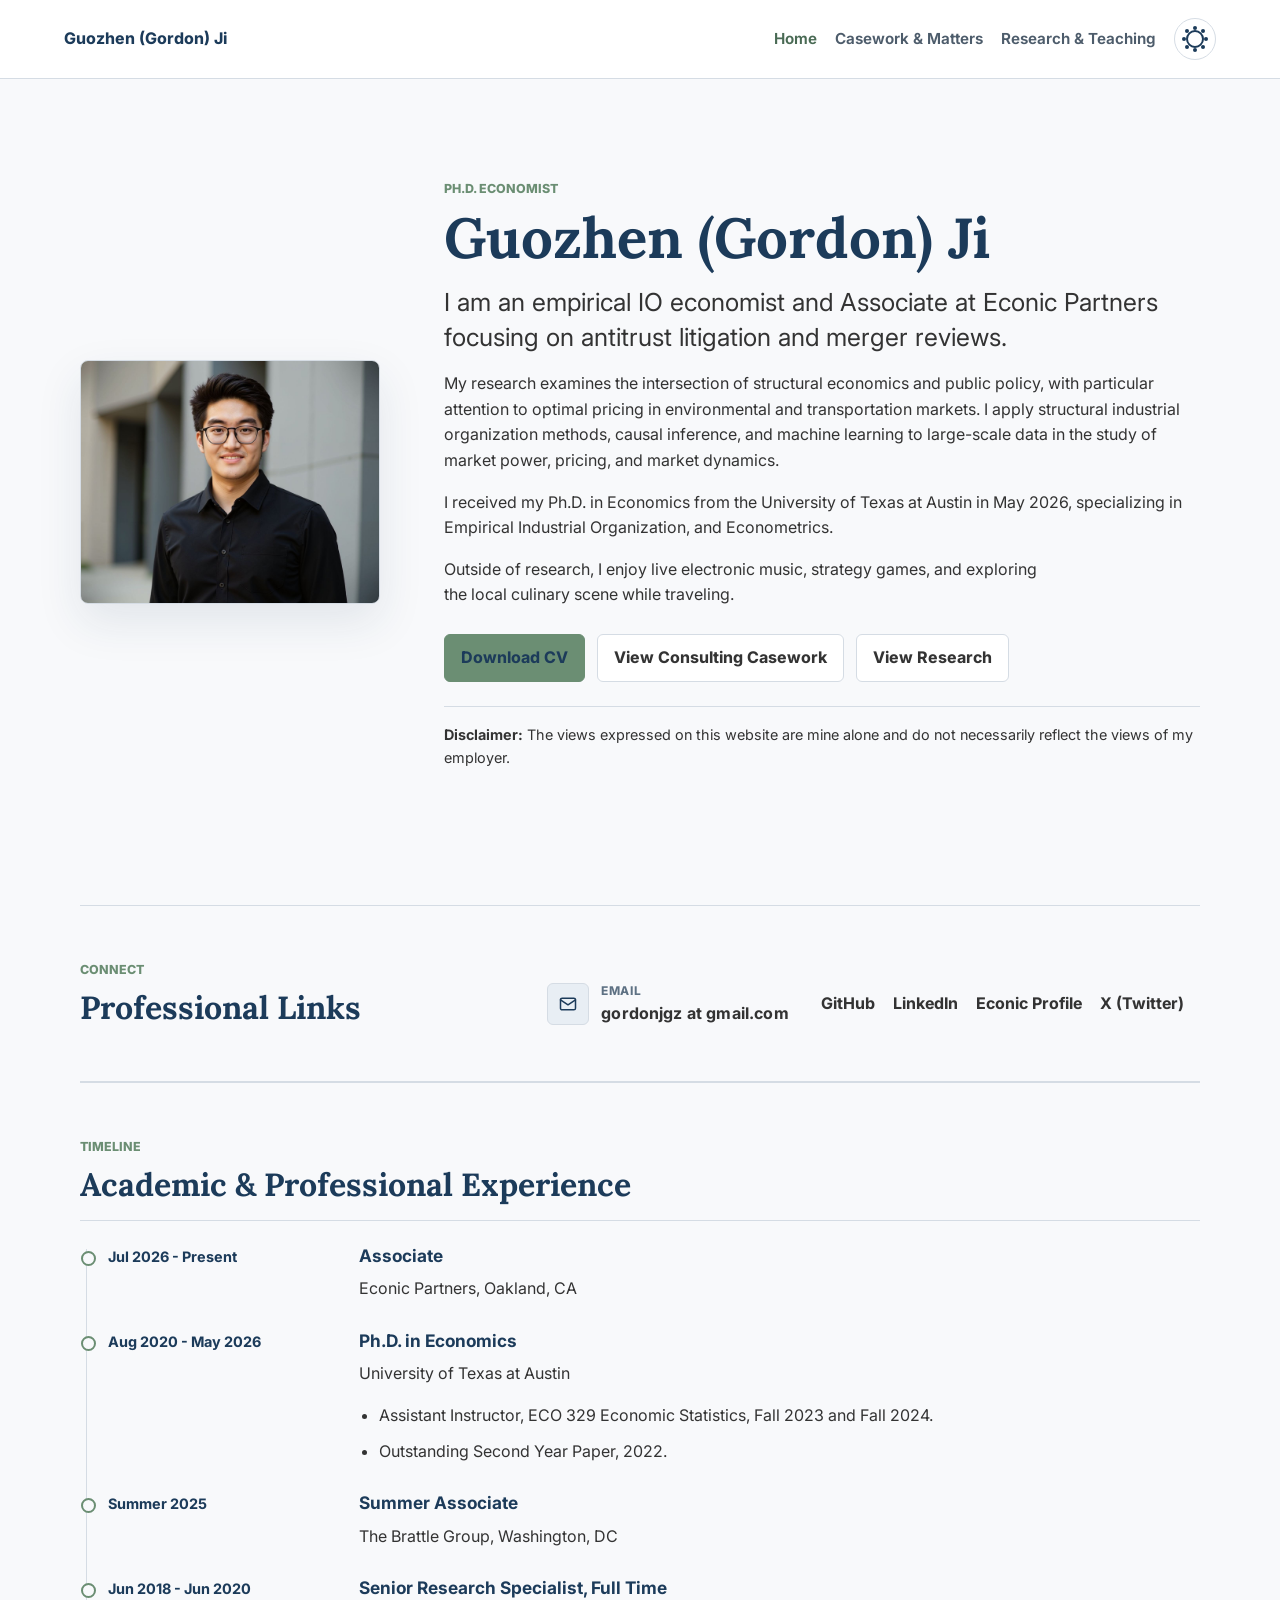
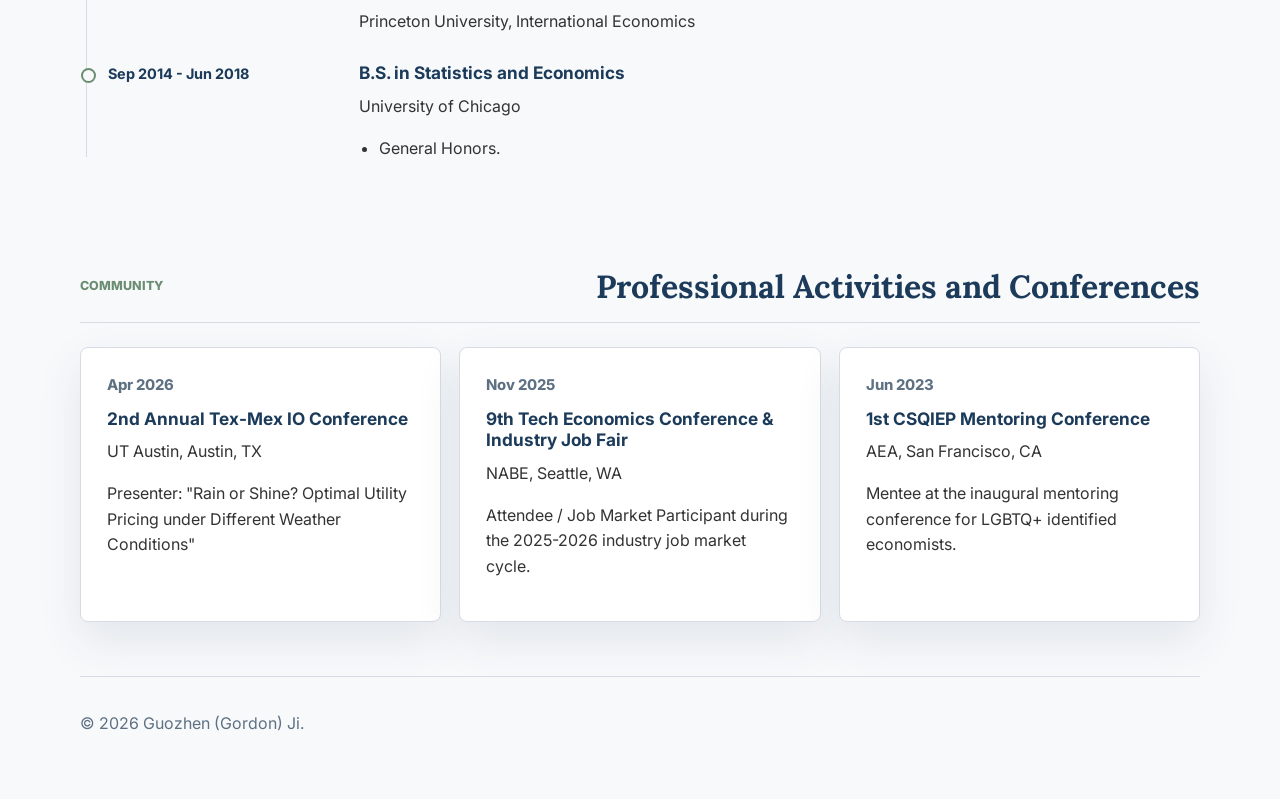
==== commit a0878f58: "Add disclaimer and unify site presentation without third-party logos" ====
--- a/index.html
+++ b/index.html
@@ -9,7 +9,7 @@
     <link rel="preconnect" href="https://fonts.googleapis.com">
     <link rel="preconnect" href="https://fonts.gstatic.com" crossorigin>
     <link href="https://fonts.googleapis.com/css2?family=Inter:wght@400;500;600;700;800&amp;family=Lora:wght@400;500;600;700&amp;display=swap" rel="stylesheet">
-    <link rel="stylesheet" href="assets/styles.css?v=20260814">
+    <link rel="stylesheet" href="assets/styles.css?v=20261007">
     <script src="assets/theme.js" defer></script>
   </head>
   <body>
@@ -43,7 +43,7 @@
             My research examines the intersection of structural economics and public policy,
             with particular attention to optimal pricing in environmental and transportation
             markets. I apply structural industrial organization methods, causal inference, and
-            machine learning to large-scale data in the study of liability, pricing, and
+            machine learning to large-scale data in the study of market power, pricing, and
             market dynamics.
           </p>
           <p>
@@ -56,8 +56,10 @@
           </p>
           <div class="actions">
             <a class="button primary" href="https://gordonjgz.github.io/personal_info/Gordon_Ji_CV.pdf" rel="noopener">Download CV</a>
+            <a class="button" href="casework-matters.html">View Consulting Casework</a>
             <a class="button" href="research-teaching.html">View Research</a>
           </div>
+          <p class="site-disclaimer"><strong>Disclaimer:</strong> The views expressed on this website are mine alone and do not necessarily reflect the views of my employer.</p>
         </div>
       </section>
 
@@ -72,7 +74,6 @@
           <article class="academic-timeline-entry">
             <p class="timeline-period">Jul 2026 - Present</p>
             <div class="timeline-organization">
-              <img class="organization-logo" src="https://www.google.com/s2/favicons?domain=econicpartners.com&amp;sz=128" alt="Econic Partners logo" width="42" height="42" loading="lazy">
               <div>
                 <h3>Associate</h3>
                 <p>Econic Partners, Oakland, CA</p>
@@ -82,7 +83,6 @@
           <article class="academic-timeline-entry">
             <p class="timeline-period">Aug 2020 - May 2026</p>
             <div class="timeline-organization">
-              <img class="organization-logo" src="https://www.google.com/s2/favicons?domain=utexas.edu&amp;sz=128" alt="University of Texas at Austin logo" width="42" height="42" loading="lazy">
               <div>
                 <h3>Ph.D. in Economics</h3>
                 <p>University of Texas at Austin</p>
@@ -96,7 +96,6 @@
           <article class="academic-timeline-entry">
             <p class="timeline-period">Summer 2025</p>
             <div class="timeline-organization">
-              <img class="organization-logo" src="https://www.google.com/s2/favicons?domain=brattle.com&amp;sz=128" alt="The Brattle Group logo" width="42" height="42" loading="lazy">
               <div>
                 <h3>Summer Associate</h3>
                 <p>The Brattle Group, Washington, DC</p>
@@ -106,7 +105,6 @@
           <article class="academic-timeline-entry">
             <p class="timeline-period">Jun 2018 - Jun 2020</p>
             <div class="timeline-organization">
-              <img class="organization-logo" src="https://www.google.com/s2/favicons?domain=princeton.edu&amp;sz=128" alt="Princeton University logo" width="42" height="42" loading="lazy">
               <div>
                 <h3>Senior Research Specialist, Full Time</h3>
                 <p>Princeton University, International Economics</p>
@@ -116,7 +114,6 @@
           <article class="academic-timeline-entry">
             <p class="timeline-period">Sep 2014 - Jun 2018</p>
             <div class="timeline-organization">
-              <img class="organization-logo" src="https://www.google.com/s2/favicons?domain=uchicago.edu&amp;sz=128" alt="University of Chicago logo" width="42" height="42" loading="lazy">
               <div>
                 <h3>B.S. in Statistics and Economics</h3>
                 <p>University of Chicago</p>
@@ -149,19 +146,15 @@
           </div>
           <div class="social-list" aria-label="Social links">
             <a class="social-link" href="https://github.com/gordonjgz" rel="me noopener" aria-label="GitHub profile" title="GitHub">
-              <svg class="social-icon" viewBox="0 0 24 24" aria-hidden="true"><path fill="currentColor" d="M12 .5A11.5 11.5 0 0 0 8.36 22.9c.58.1.79-.25.79-.56v-2.02c-3.22.7-3.9-1.37-3.9-1.37-.53-1.34-1.29-1.7-1.29-1.7-1.05-.72.08-.71.08-.71 1.17.08 1.78 1.2 1.78 1.2 1.04 1.78 2.72 1.27 3.38.97.11-.75.41-1.27.74-1.56-2.57-.29-5.27-1.29-5.27-5.73 0-1.26.45-2.29 1.19-3.1-.12-.29-.52-1.47.11-3.07 0 0 .97-.31 3.17 1.18A11 11 0 0 1 12 6.3c.98 0 1.97.13 2.9.39 2.2-1.49 3.17-1.18 3.17-1.18.63 1.6.23 2.78.11 3.07.74.81 1.19 1.84 1.19 3.1 0 4.45-2.7 5.43-5.28 5.72.42.36.79 1.06.79 2.14v2.78c0 .31.21.67.8.56A11.5 11.5 0 0 0 12 .5Z"></path></svg>
               <span>GitHub</span>
             </a>
             <a class="social-link" href="https://www.linkedin.com/in/gordon-ji/" rel="me noopener" aria-label="LinkedIn profile" title="LinkedIn">
-              <svg class="social-icon" viewBox="0 0 24 24" aria-hidden="true"><path fill="currentColor" d="M20.45 3H3.55A.55.55 0 0 0 3 3.55v16.9c0 .3.25.55.55.55h16.9c.3 0 .55-.25.55-.55V3.55a.55.55 0 0 0-.55-.55ZM8.34 18.34H5.67V9.75h2.67v8.59ZM7 8.58a1.55 1.55 0 1 1 0-3.1 1.55 1.55 0 0 1 0 3.1Zm11.34 9.76h-2.67v-4.18c0-1-.02-2.28-1.39-2.28-1.39 0-1.6 1.08-1.6 2.2v4.26H10V9.75h2.56v1.17h.04c.36-.67 1.23-1.38 2.53-1.38 2.7 0 3.2 1.78 3.2 4.1v4.7Z"></path></svg>
               <span>LinkedIn</span>
             </a>
             <a class="social-link" href="https://econicpartners.com/people/gordon-ji/" rel="me noopener" aria-label="Econic Partners profile" title="Econic Partners">
-              <svg class="social-icon" viewBox="0 0 24 24" aria-hidden="true"><path fill="currentColor" d="M12 2.25 3.5 6.92v10.16L12 21.75l8.5-4.67V6.92L12 2.25Zm0 2.2 5.95 3.27L12 10.98 6.05 7.72 12 4.45Zm-6.5 5 5.5 3.02v6.48l-5.5-3.02V9.45Zm7.5 9.5v-6.48l5.5-3.02v6.48L13 18.95Z"></path></svg>
               <span>Econic Profile</span>
             </a>
             <a class="social-link" href="https://x.com/guozhen_j" rel="me noopener" aria-label="X (Twitter) profile" title="X (Twitter)">
-              <svg class="social-icon" viewBox="0 0 24 24" aria-hidden="true"><path fill="currentColor" d="M18.9 2.5h3.3l-7.2 8.23 8.47 10.77h-6.63l-5.2-6.8-5.95 6.8H2.37l7.7-8.8L1.95 2.5h6.8l4.7 6.2 5.45-6.2Zm-1.16 17.02h1.83L7.76 4.37H5.8l11.94 15.15Z"></path></svg>
               <span>X (Twitter)</span>
             </a>
           </div>
--- a/assets/styles.css
+++ b/assets/styles.css
@@ -280,6 +280,14 @@
   margin-top: 26px;
 }
 
+.site-disclaimer {
+  margin: 24px 0 0;
+  padding: 16px 0;
+  border-top: 1px solid var(--line);
+  color: var(--ink);
+  font-size: 0.9rem;
+}
+
 .button,
 .link-row a {
   display: inline-flex;
@@ -382,21 +390,7 @@
 }
 
 .timeline-organization {
-  display: grid;
-  grid-template-columns: 42px minmax(0, 1fr);
-  gap: 14px;
-  align-items: start;
-}
-
-.organization-logo {
-  display: block;
-  width: 42px;
-  height: 42px;
-  padding: 5px;
-  border: 1px solid var(--line);
-  border-radius: 6px;
-  background: var(--panel);
-  object-fit: contain;
+  min-width: 0;
 }
 
 .timeline-detail-list {
@@ -439,8 +433,7 @@
   color: var(--heading);
 }
 
-.contact-icon svg,
-.social-icon {
+.contact-icon svg {
   width: 20px;
   height: 20px;
 }
@@ -536,6 +529,27 @@
   margin-top: 18px;
 }
 
+.detail-page .section-heading h2 {
+  color: var(--muted);
+  margin-left: auto;
+  text-align: right;
+}
+
+.casework-firm {
+  display: flex;
+  align-items: center;
+  gap: 12px;
+  margin-bottom: 16px;
+}
+
+.casework-firm .date {
+  margin: 0;
+}
+
+.casework-link {
+  margin: 18px 0 0;
+}
+
 .paper-meta {
   display: flex;
   align-items: center;
@@ -606,14 +620,12 @@
     gap: 5px;
   }
 
-  .timeline-organization {
-    grid-template-columns: 36px minmax(0, 1fr);
-    gap: 12px;
-  }
-
-  .organization-logo {
-    width: 36px;
-    height: 36px;
+  .paper-meta {
+    flex-wrap: wrap;
+  }
+
+  .paper-links {
+    margin-left: auto;
   }
 
   .connect-details {
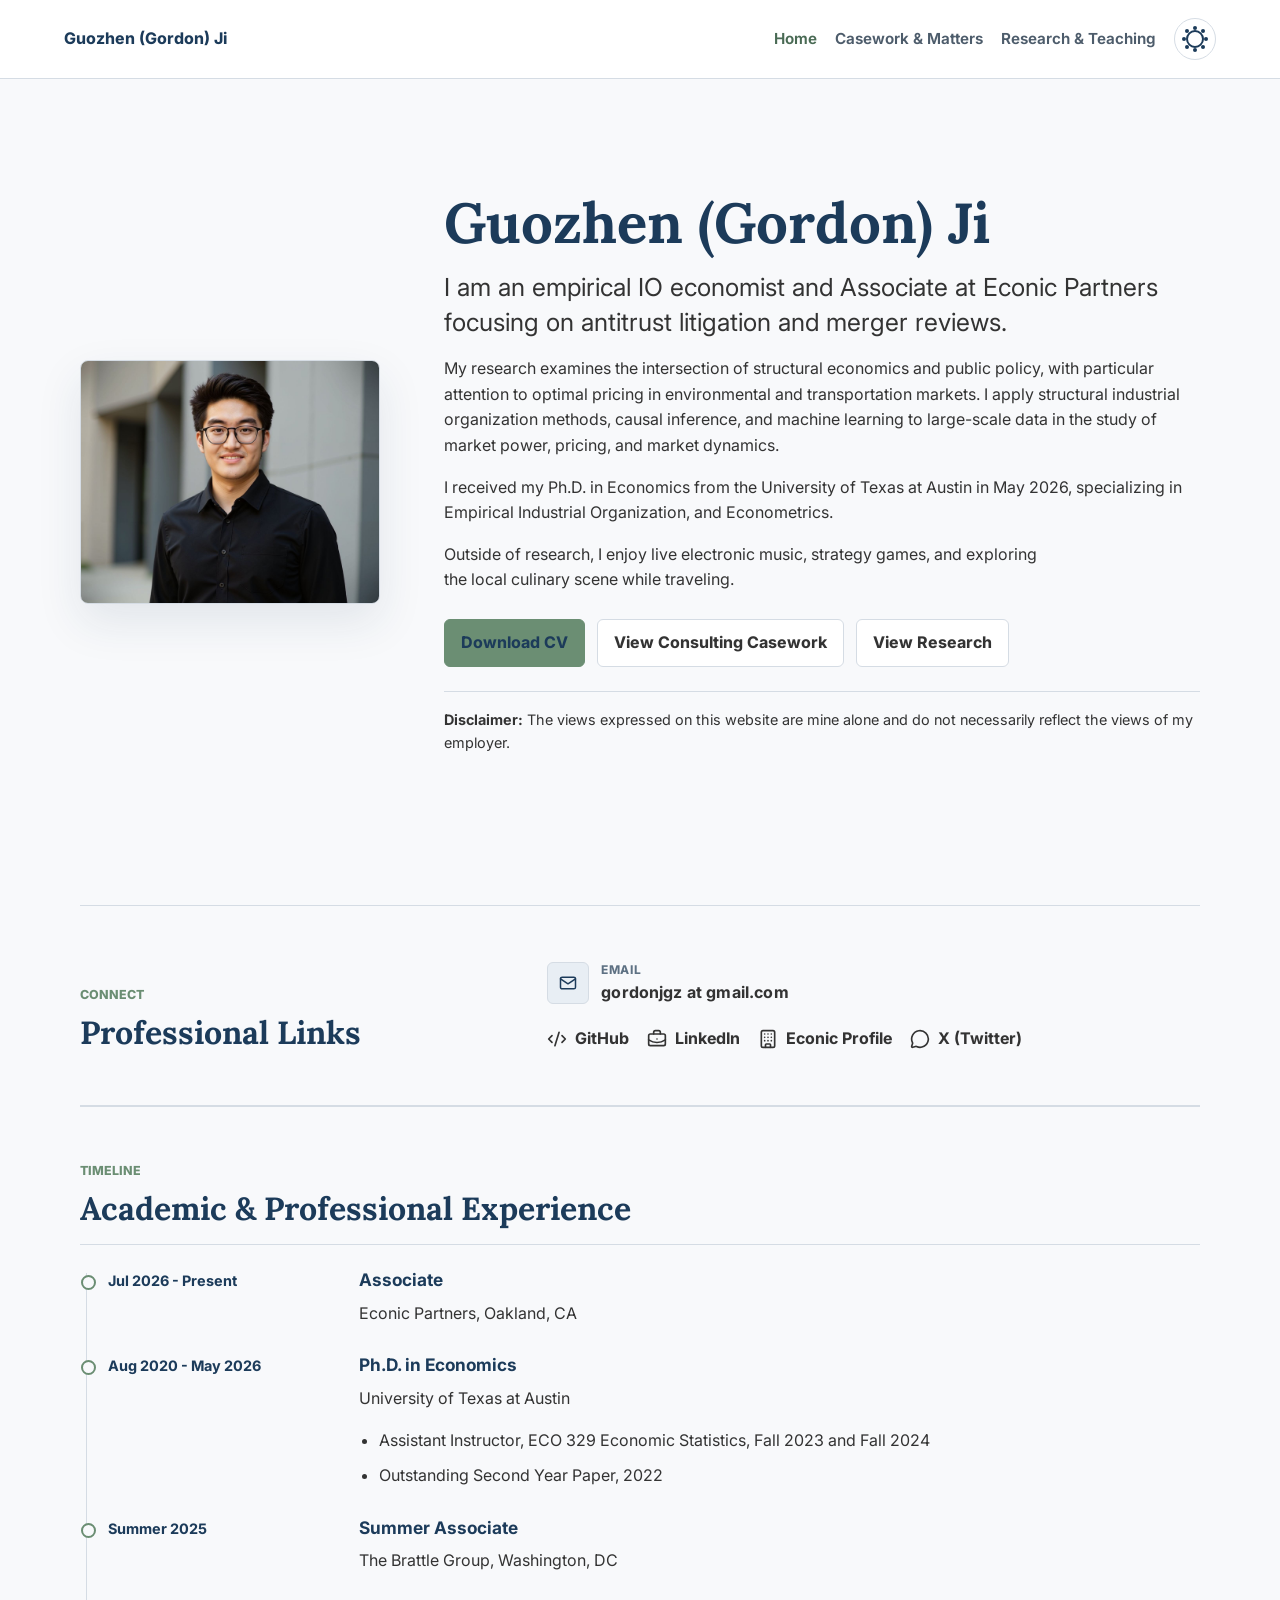
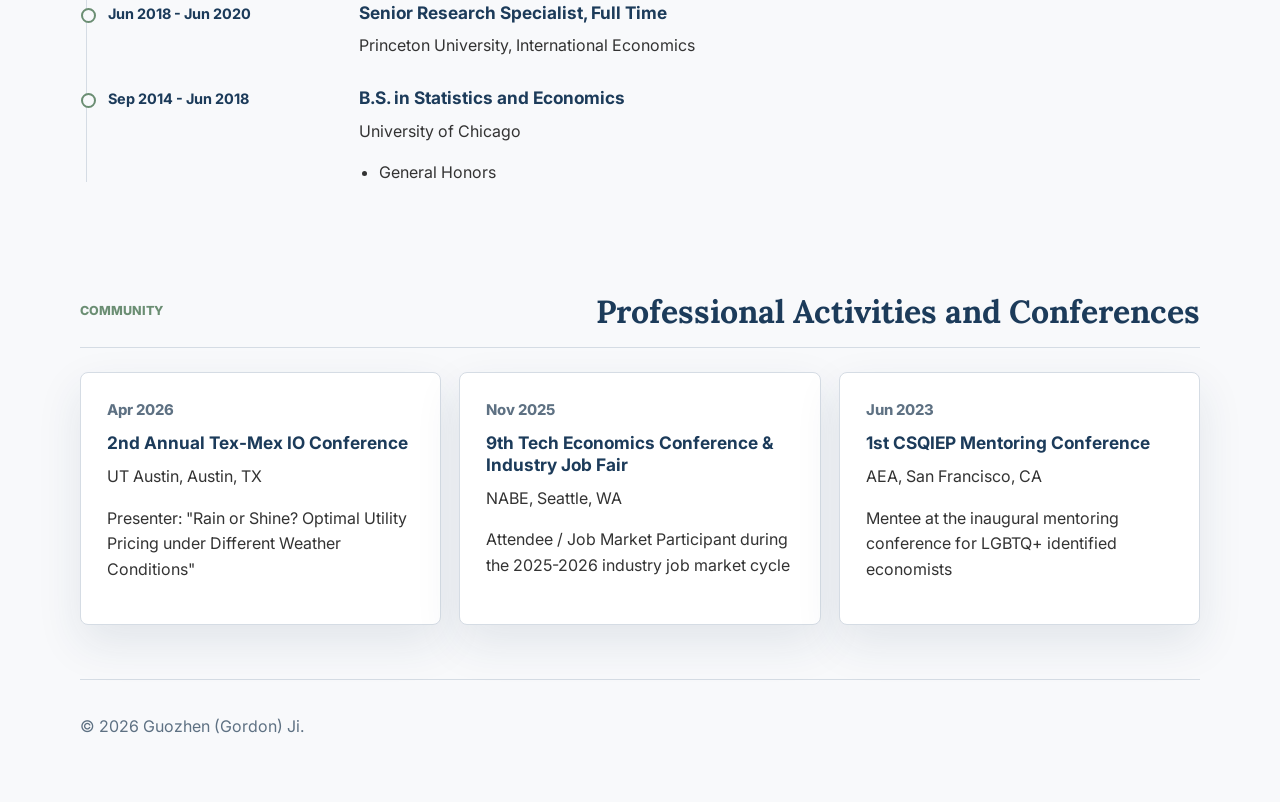
==== commit 3fc8f988: "Add generic link icons and align matter and teaching resources" ====
--- a/index.html
+++ b/index.html
@@ -9,7 +9,7 @@
     <link rel="preconnect" href="https://fonts.googleapis.com">
     <link rel="preconnect" href="https://fonts.gstatic.com" crossorigin>
     <link href="https://fonts.googleapis.com/css2?family=Inter:wght@400;500;600;700;800&amp;family=Lora:wght@400;500;600;700&amp;display=swap" rel="stylesheet">
-    <link rel="stylesheet" href="assets/styles.css?v=20261007">
+    <link rel="stylesheet" href="assets/styles.css?v=20261007b">
     <script src="assets/theme.js" defer></script>
   </head>
   <body>
@@ -34,7 +34,6 @@
           <img src="assets/gordon-ji-profile.jpg?v=202607" alt="Portrait of Guozhen (Gordon) Ji" width="1516" height="1232">
         </figure>
         <div class="hero-copy">
-          <p class="eyebrow">Ph.D. Economist</p>
           <h1>Guozhen (Gordon) Ji</h1>
           <p class="lead">
             I am an empirical IO economist and Associate at Econic Partners focusing on antitrust litigation and merger reviews.
@@ -87,8 +86,8 @@
                 <h3>Ph.D. in Economics</h3>
                 <p>University of Texas at Austin</p>
                 <ul class="timeline-detail-list">
-                  <li>Assistant Instructor, ECO 329 Economic Statistics, Fall 2023 and Fall 2024.</li>
-                  <li>Outstanding Second Year Paper, 2022.</li>
+                  <li>Assistant Instructor, ECO 329 Economic Statistics, Fall 2023 and Fall 2024</li>
+                  <li>Outstanding Second Year Paper, 2022</li>
                 </ul>
               </div>
             </div>
@@ -118,7 +117,7 @@
                 <h3>B.S. in Statistics and Economics</h3>
                 <p>University of Chicago</p>
                 <ul class="timeline-detail-list">
-                  <li>General Honors.</li>
+                  <li>General Honors</li>
                 </ul>
               </div>
             </div>
@@ -146,15 +145,19 @@
           </div>
           <div class="social-list" aria-label="Social links">
             <a class="social-link" href="https://github.com/gordonjgz" rel="me noopener" aria-label="GitHub profile" title="GitHub">
+              <span class="link-icon icon-code" aria-hidden="true"></span>
               <span>GitHub</span>
             </a>
             <a class="social-link" href="https://www.linkedin.com/in/gordon-ji/" rel="me noopener" aria-label="LinkedIn profile" title="LinkedIn">
+              <span class="link-icon icon-briefcase" aria-hidden="true"></span>
               <span>LinkedIn</span>
             </a>
             <a class="social-link" href="https://econicpartners.com/people/gordon-ji/" rel="me noopener" aria-label="Econic Partners profile" title="Econic Partners">
+              <span class="link-icon icon-building" aria-hidden="true"></span>
               <span>Econic Profile</span>
             </a>
             <a class="social-link" href="https://x.com/guozhen_j" rel="me noopener" aria-label="X (Twitter) profile" title="X (Twitter)">
+              <span class="link-icon icon-message" aria-hidden="true"></span>
               <span>X (Twitter)</span>
             </a>
           </div>
@@ -177,13 +180,13 @@
             <p class="date">Nov 2025</p>
             <h3>9th Tech Economics Conference &amp; Industry Job Fair</h3>
             <p>NABE, Seattle, WA</p>
-            <p>Attendee / Job Market Participant during the 2025-2026 industry job market cycle.</p>
+            <p>Attendee / Job Market Participant during the 2025-2026 industry job market cycle</p>
           </article>
           <article>
             <p class="date">Jun 2023</p>
             <h3>1st CSQIEP Mentoring Conference</h3>
             <p>AEA, San Francisco, CA</p>
-            <p>Mentee at the inaugural mentoring conference for LGBTQ+ identified economists.</p>
+            <p>Mentee at the inaugural mentoring conference for LGBTQ+ identified economists</p>
           </article>
         </div>
       </section>
--- a/assets/styles.css
+++ b/assets/styles.css
@@ -470,6 +470,32 @@
   text-decoration: none;
 }
 
+.link-icon {
+  display: inline-block;
+  width: 20px;
+  height: 20px;
+  flex: 0 0 auto;
+  background: currentColor;
+  mask: var(--link-icon) center / contain no-repeat;
+  -webkit-mask: var(--link-icon) center / contain no-repeat;
+}
+
+.icon-code {
+  --link-icon: url("icons/code-xml.svg");
+}
+
+.icon-briefcase {
+  --link-icon: url("icons/briefcase-business.svg");
+}
+
+.icon-building {
+  --link-icon: url("icons/building.svg");
+}
+
+.icon-message {
+  --link-icon: url("icons/message-circle.svg");
+}
+
 .social-link:hover,
 .social-link:focus-visible {
   color: var(--accent-dark);
@@ -546,10 +572,6 @@
   margin: 0;
 }
 
-.casework-link {
-  margin: 18px 0 0;
-}
-
 .paper-meta {
   display: flex;
   align-items: center;
